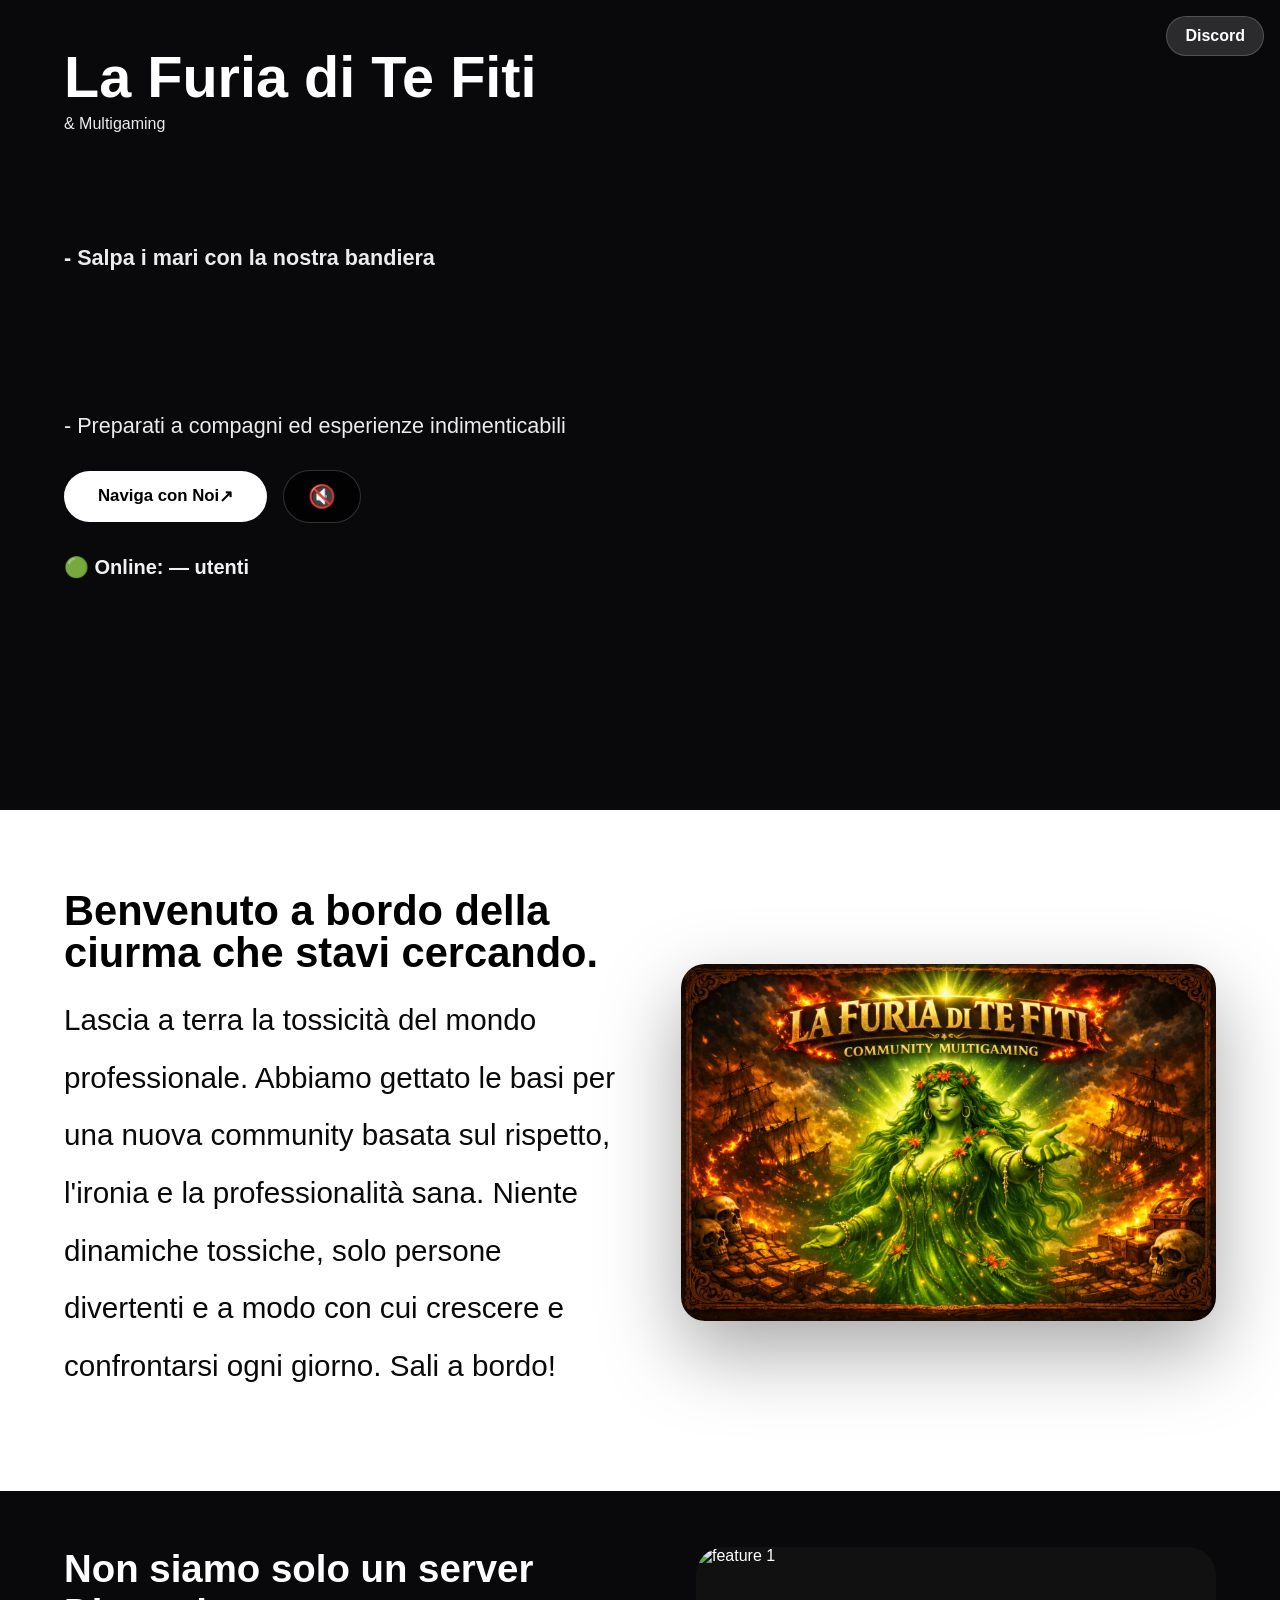
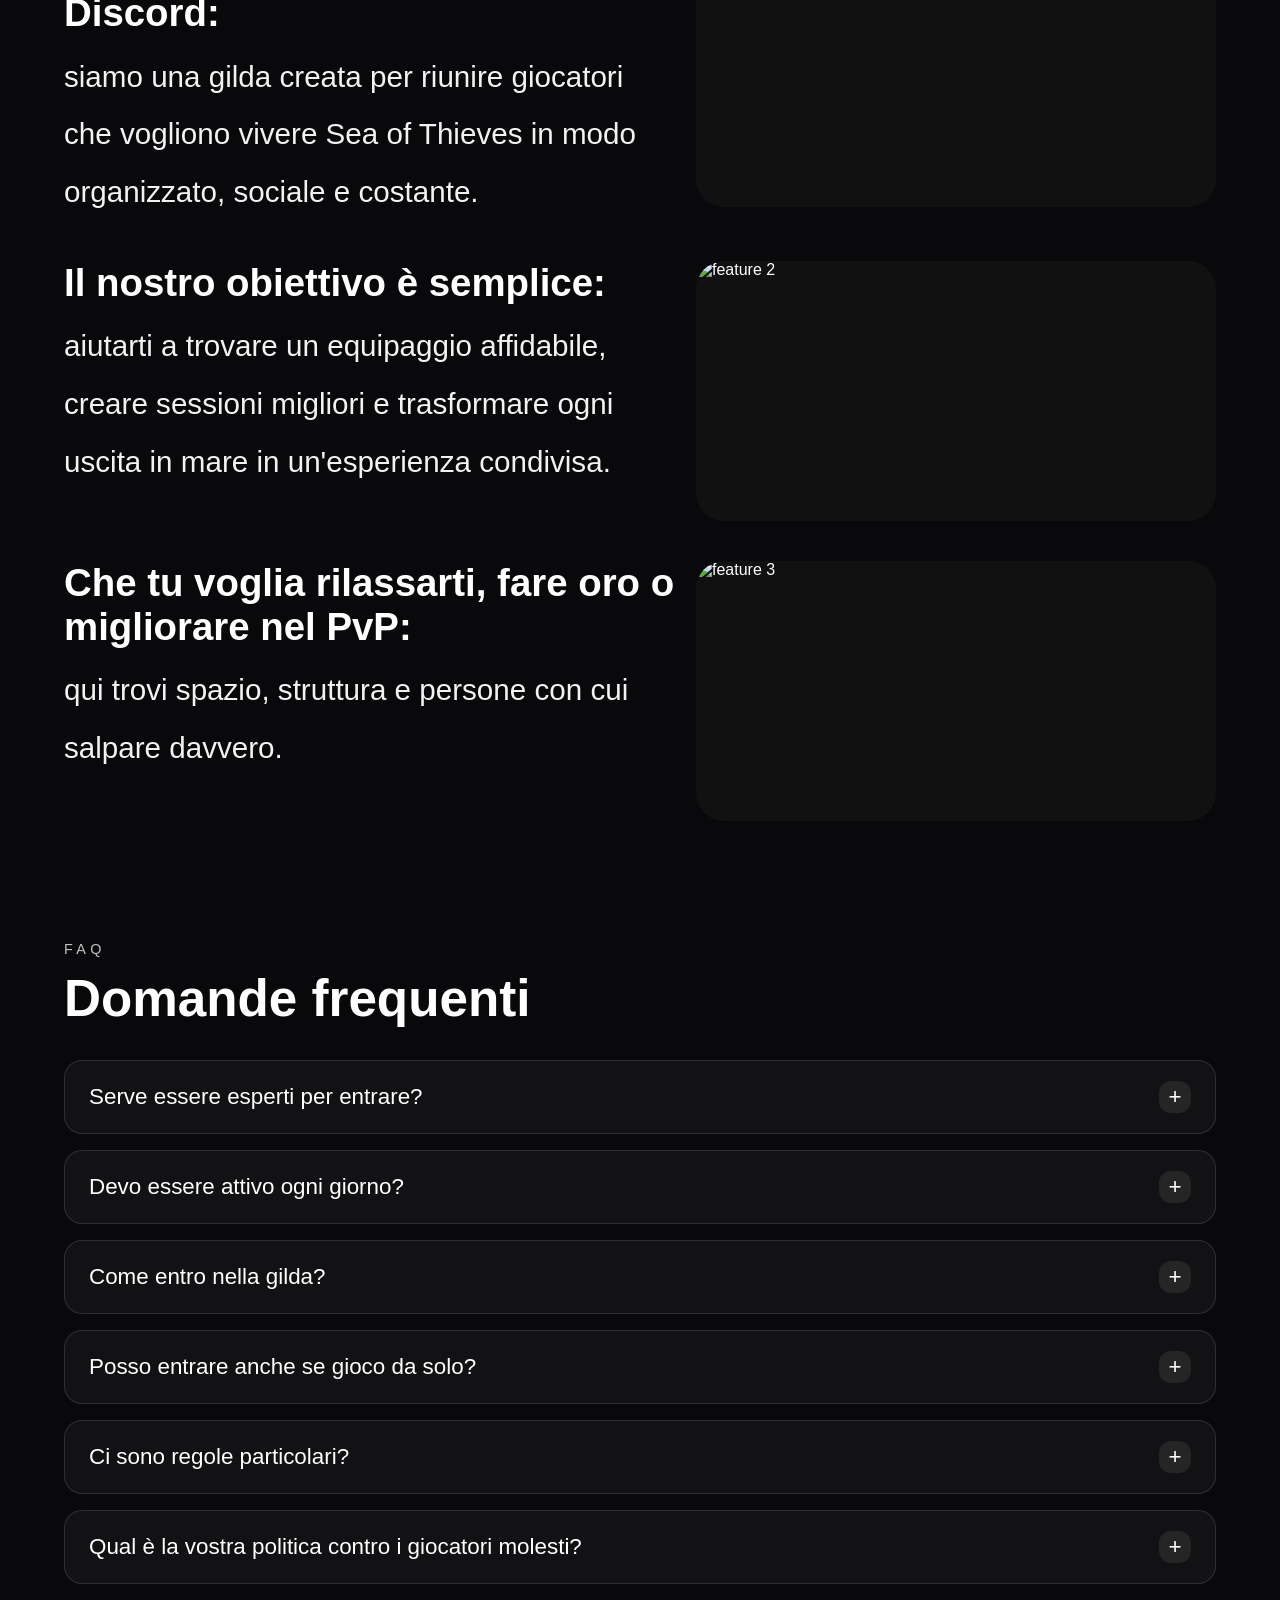
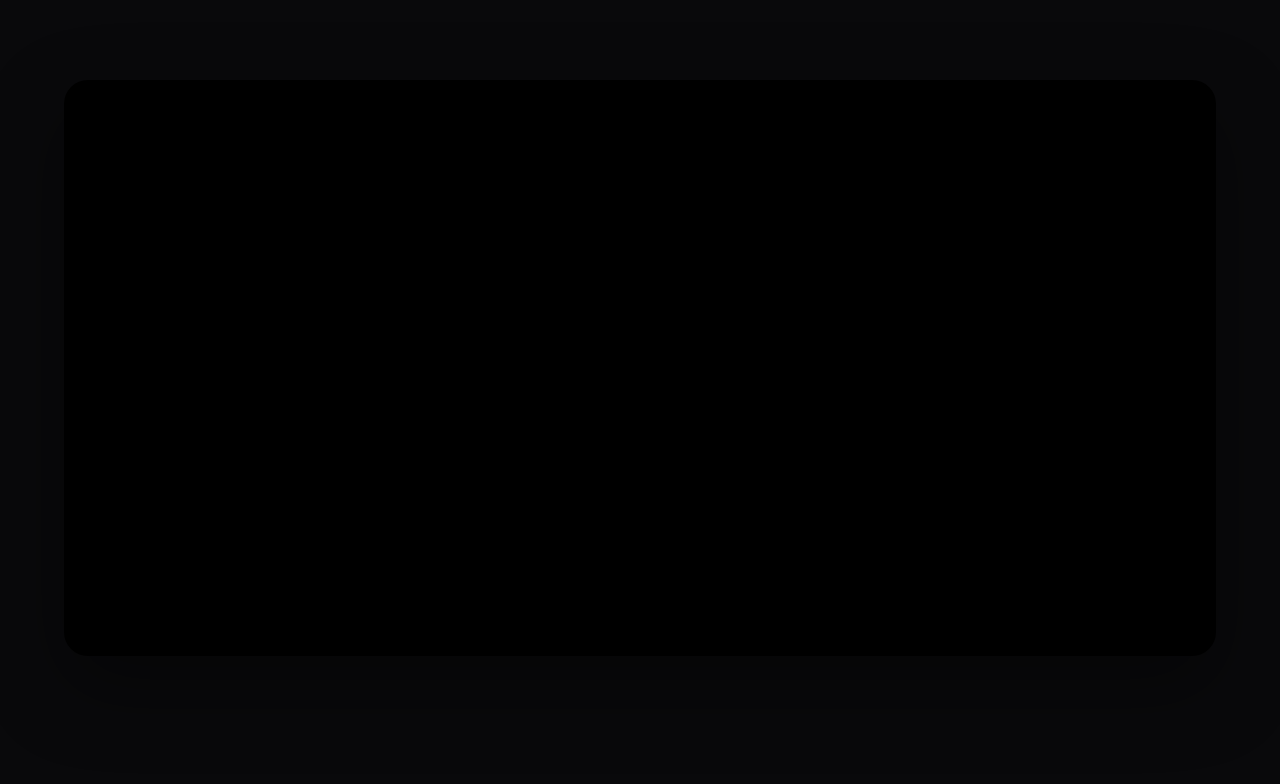
==== index.html @ 3ef53a23 "Update index.html" ====
<!-- Indica al browser che questo è un documento moderno di tipo HTML5 -->
<!DOCTYPE html>
 
<!-- Apre la pagina HTML e specifica che la lingua principale del testo è l'italiano -->
<html lang="it">
 
<!-- Apre la sezione 'head', che contiene i dati tecnici nascosti agli utenti ma utili al browser -->
<head>
 
    <!-- Imposta la codifica dei caratteri su UTF-8 per leggere correttamente lettere accentate (à, è, ì, ecc.) -->
    <meta charset="UTF-8">
 
    <!-- Rende la pagina responsive, così si adatta da sola alla grandezza dello schermo di smartphone e tablet -->
    <meta name="viewport" content="width=device-width, initial-scale=1.0">
 
    <!-- Definisce il titolo della pagina, ovvero il testo che compare in alto sulla scheda del browser -->
    <title>La Furia di Te Fiti</title>
 
    <!-- Collega questo file HTML al file 'style.css' per applicare i colori, la grafica e le posizioni degli elementi -->
    <link rel="stylesheet" href="style.css">
 
<!-- Chiude la sezione delle informazioni tecniche -->
</head>
 
<!-- Apre il corpo della pagina, che contiene tutto ciò che sarà visibile visivamente sullo schermo -->
<body>
 
    <!-- Questo è un commento HTML: serve solo a te per organizzare il codice e non appare sul sito -->
    <!-- Sfondo e contenuto principale -->
 
    <!-- Crea la sezione principale superiore della pagina (chiamata 'hero'), usata qui per contenere lo sfondo a schermo intero -->
    <header class="hero-section">
        <!-- Video background: usa il link OneDrive invece del file locale -->
        <video id="hero-video" class="hero-video" autoplay muted loop playsinline preload="auto">
            <source src="https://1drv.ms/v/c/b1dc5d1d0a2cdea9/IQSEwO6YONPqQae4HFGWzC0WAbPtF4-5iQgwyfRz2RCC5BM?width=1920&height=1080&download=1" type="video/mp4">
            <source src="Timeline1.mp4" type="video/mp4">
            Il tuo browser non supporta il video.
        </video>
 
        <!-- Commento che indica l'inizio della barra in alto -->
        <!-- Barra superiore opzionale (Logo e Bottone Discord) -->
 
        <!-- Crea un contenitore (box) invisibile chiamato 'top-bar' per tenere allineati gli elementi in alto -->
        <div class="top-bar">
            <!-- Crea un collegamento ipertestuale (link) stilizzato come bottone. 'target="_blank"' fa aprire Discord in una nuova scheda senza chiudere il tuo sito -->
            <a href="https://discord.gg/ExcYQB2W22" class="btn-discord" target="_blank">Discord</a>
        </div>
 
        <!-- Commento per la sezione centrale dello schermo -->
        <!-- Contenuto centrale a sinistra -->
 
        <!-- Crea un contenitore chiamato 'hero-content' per raggruppare i testi e il bottone principale posizionati a sinistra -->
        <div class="hero-content">
 
            <!-- Testo principale del brand con la parte secondaria sotto il titolo -->
            <div class="hero-title-block">
                <h1 class="hero-title">La Furia di Te Fiti</h1>
                <p class="hero-multigaming">& Multigaming</p>
            </div>
 
            <div class="hero-lower">
                <!-- Inserisce un paragrafo grande come la descrizione sotto il hero -->
                <p class="subtitle description">- Salpa i mari con la nostra bandiera</p>
 
                <!-- Inserisce il titolo più importante e grande della pagina utilizzando il tag 'h2' (Heading 2) -->
                <h2 class="hero-heading-with-gif">Naviga con noi</h2>
 
                <!-- Inserisce un secondo paragrafo di testo per la descrizione sotto al titolo principale -->
                <p class="description">- Preparati a compagni ed esperienze indimenticabili</p>
 
                <!-- Commento per il pulsante di invito -->
                <!-- Bottone principale -->
 
                <!-- Crea il grande link cliccabile per entrare su Discord. Anche questo si aprirà in una nuova scheda -->
                <div class="hero-actions">
                    <a href="https://discord.gg/ExcYQB2W22" class="btn-gilda" target="_blank">
                        <!-- Testo visibile dentro al bottone -->
                        Naviga con Noi
                        <!-- Inserisce la freccia obliqua dentro un piccolo cerchio che verrà gestito dal CSS -->
                        <span class="arrow">↗</span>
                    </a>
 
                    <!-- Bottone audio subito sotto/affiancato al pulsante principale -->
                    <button id="btn-audio" class="audio-toggle" aria-label="Audio disattivato">
                        <span id="btn-icon">🔇</span>
                    </button>
                </div>
 
                <!-- Inserisce il contatore con emoji online e testo più grande -->
                <p class="members">🟢 Online: <span id="online-count">--</span> utenti</p>
            </div>
 
        <!-- Chiude il contenitore del blocco di testo centrale -->
        </div>
 
    <!-- Chiude la sezione della testata con lo sfondo -->
    </header>
<section class="community-section">
    <div class="community-left">
        <h2>Benvenuto a bordo della ciurma che stavi cercando.</h2>
        <p>Lascia a terra la tossicità del mondo professionale. Abbiamo gettato le basi per una nuova community basata sul rispetto, l'ironia e la professionalità sana. Niente dinamiche tossiche, solo persone divertenti e a modo con cui crescere e confrontarsi ogni giorno. Sali a bordo!</p>
    </div>
    <div class="community-right">
        <img src="Community.png" alt="Community" class="community-image">
    </div>
</section>

<!-- Nuova sezione con descrizioni a sinistra e spazio immagine a destra -->
<section class="features-section">
    <div class="feature-item">
        <div class="feature-text">
            <h3>Non siamo solo un server Discord:</h3>
            <p>siamo una gilda creata per riunire giocatori che vogliono vivere Sea of Thieves in modo organizzato, sociale e costante.</p>
        </div>
        <div class="feature-image-wrap">
            <img src="feature1.png" alt="feature 1" class="feature-image">
        </div>
    </div>

    <div class="feature-item">
        <div class="feature-text">
            <h3>Il nostro obiettivo è semplice:</h3>
            <p>aiutarti a trovare un equipaggio affidabile, creare sessioni migliori e trasformare ogni uscita in mare in un'esperienza condivisa.</p>
        </div>
        <div class="feature-image-wrap">
            <img src="feature2.png" alt="feature 2" class="feature-image">
        </div>
    </div>

    <div class="feature-item">
        <div class="feature-text">
            <h3>Che tu voglia rilassarti, fare oro o migliorare nel PvP:</h3>
            <p>qui trovi spazio, struttura e persone con cui salpare davvero.</p>
        </div>
        <div class="feature-image-wrap">
            <img src="feature3.png" alt="feature 3" class="feature-image">
        </div>
    </div>
</section>

<!-- Sezione FAQ con domande espandibili e risposte nascoste -->
<section class="faq-section">
    <div class="faq-header">
        <p class="faq-label">FAQ</p>
        <h2>Domande frequenti</h2>
    </div>
    <div class="faq-list">
        <div class="faq-item">
            <button class="faq-toggle" type="button">
                <span>Serve essere esperti per entrare?</span>
                <span class="faq-icon">+</span>
            </button>
            <div class="faq-answer">
                <p>No. La gilda è aperta sia a nuovi giocatori sia a veterani. L’importante è avere voglia di giocare bene in gruppo.</p>
            </div>
        </div>
        <div class="faq-item">
            <button class="faq-toggle" type="button">
                <span>Devo essere attivo ogni giorno?</span>
                <span class="faq-icon">+</span>
            </button>
            <div class="faq-answer">
                <p>No. Non è richiesta presenza quotidiana, ma cerchiamo membri che vogliano partecipare davvero alla vita della community.</p>
            </div>
        </div>
        <div class="faq-item">
            <button class="faq-toggle" type="button">
                <span>Come entro nella gilda?</span>
                <span class="faq-icon">+</span>
            </button>
            <div class="faq-answer">
                <p>Ti basta entrare nel server Discord, leggere le regole, presentarti e seguire i passaggi indicati dallo staff.</p>
            </div>
        </div>
        <div class="faq-item">
            <button class="faq-toggle" type="button">
                <span>Posso entrare anche se gioco da solo?</span>
                <span class="faq-icon">+</span>
            </button>
            <div class="faq-answer">
                <p>Sì. Il server è pensato proprio per aiutarti a trovare una ciurma e organizzare partite con altri membri.</p>
            </div>
        </div>
        <div class="faq-item">
            <button class="faq-toggle" type="button">
                <span>Ci sono regole particolari?</span>
                <span class="faq-icon">+</span>
            </button>
            <div class="faq-answer">
                <p>Sì. Puntiamo su rispetto, collaborazione, comunicazione chiara e ambiente pulito. Lo staff modera per mantenere la qualità della community.</p>
            </div>
        </div>
        <div class="faq-item" data-fullscreen-gif="MEGSOT.GIF">
            <button class="faq-toggle" type="button">
                <span>Qual è la vostra politica contro i giocatori molesti?</span>
                <span class="faq-icon">+</span>
            </button>
            <div class="faq-answer">
                <!-- questa domanda apre una GIF a tutto schermo, la risposta resta vuota -->
            </div>
        </div>
    </div>
</section>

<section class="faq-video-section">
    <div class="faq-video-container">
        <video autoplay loop muted playsinline class="faq-video-player">
            <source src="LOGO MULTIGAMING.mp4" type="video/mp4">
            Il tuo browser non supporta il video.
        </video>
    </div>
</section>

<!-- Overlay fullscreen per la GIF con testo affiancato -->
<div class="gif-overlay" id="gif-overlay" aria-hidden="true">
    <div class="gif-overlay-content">
        <div class="gif-overlay-text">
            <p class="gif-overlay-label">CON AFFETTO E TANTI AUGURI!</p>
        </div>
        <div class="gif-overlay-media">
            <img src="MEGSOT.GIF" alt="GIF risposta politica giocatori molesti" class="gif-overlay-image">
        </div>
        <button type="button" class="gif-overlay-close" id="gif-overlay-close" aria-label="Chiudi GIF">×</button>
    </div>
</div>

<!-- Script: controlla riproduzione audio/video e aggiorna il contatore Discord -->
<script>
// blocco auto-invocato per isolare lo scope
(function(){
    // recupera elemento video dell'hero
    const video = document.getElementById('hero-video');
    // recupera bottone per attivare/disattivare audio
    const btn = document.getElementById('btn-audio');
    // icona dentro il bottone audio
    const btnIcon = document.getElementById('btn-icon');
    // elemento dove mostrare il conteggio online
    const onlineSpan = document.getElementById('online-count');

    // se mancano elementi essenziali, esci silenziosamente
    if(!video || !btn || !btnIcon) return;

    // funzione che aggiorna l'icona del bottone in base allo stato mute del video
    function updateButton(){
        if(video.muted){
            btnIcon.textContent = '🔇';
            btn.setAttribute('aria-label', 'Audio disattivato');
        } else {
            btnIcon.textContent = '🔊';
            btn.setAttribute('aria-label', 'Audio attivo');
        }
    }

    // evento click per alternare play/mute
    btn.addEventListener('click', function(e){
        e.preventDefault();
        if(video.paused) video.play();
        video.muted = !video.muted;
        updateButton();
    });

    // assicura almeno un tentativo di play dopo la prima interazione utente
    document.addEventListener('click', function once(){
        if(video.paused) video.play().catch(()=>{});
        document.removeEventListener('click', once);
    });

    // esegui l'aggiornamento iniziale del bottone
    updateButton();

    // ----- Gestione FAQ -----
    const faqToggles = document.querySelectorAll('.faq-toggle');
    const gifOverlay = document.getElementById('gif-overlay');
    const gifOverlayClose = document.getElementById('gif-overlay-close');

    faqToggles.forEach(function(toggle){
        toggle.addEventListener('click', function(){
            const item = this.closest('.faq-item');
            if(!item) return;
            const icon = this.querySelector('.faq-icon');
            const fullscreenGif = item.getAttribute('data-fullscreen-gif');

            item.classList.toggle('open');
            icon.textContent = item.classList.contains('open') ? '−' : '+';

            if(fullscreenGif && gifOverlay){
                // se questa domanda ha una GIF fullscreen, apri l'overlay dedicato
                gifOverlay.classList.add('open');
                gifOverlay.setAttribute('aria-hidden', 'false');
                const overlayImage = gifOverlay.querySelector('.gif-overlay-image');
                if(overlayImage){
                    overlayImage.src = fullscreenGif;
                }
            }
        });
    });

    if(gifOverlayClose){
        gifOverlayClose.addEventListener('click', function(){
            if(gifOverlay){
                gifOverlay.classList.remove('open');
                gifOverlay.setAttribute('aria-hidden', 'true');
            }
        });
    }

    if(gifOverlay){
        gifOverlay.addEventListener('click', function(event){
            if(event.target === gifOverlay){
                gifOverlay.classList.remove('open');
                gifOverlay.setAttribute('aria-hidden', 'true');
            }
        });
    }

    // ----- Contatore Discord -----
    // tenta di ottenere il conteggio dagli endpoint pubblici degli inviti Discord
    if(onlineSpan){
        // codice invito estratto dal link presente nella pagina
        const inviteCode = 'ExcYQB2W22';
        // costruisce l'URL dell'API (with_counts=true fornisce approximate_presence_count)
        const url = 'https://discord.com/api/v9/invites/' + inviteCode + '?with_counts=true';

        // fetch semplice; in alcuni casi CORS può bloccare la richiesta.
        fetch(url, { method: 'GET', mode: 'cors' })
            .then(function(res){ return res.json(); })
            .then(function(data){
                // preferisci presenza attiva, altrimenti mostra membri totali
                if(typeof data.approximate_presence_count === 'number'){
                    onlineSpan.textContent = data.approximate_presence_count;
                } else if(typeof data.approximate_member_count === 'number'){
                    onlineSpan.textContent = data.approximate_member_count;
                } else {
                    onlineSpan.textContent = '—';
                }
            })
            .catch(function(err){
                // in caso di errore (CORS o rete), logga e mostra placeholder
                console.warn('Impossibile ottenere il conteggio Discord:', err);
                onlineSpan.textContent = '—';
            });
    }

})();
</script>
</body>
 
<!-- Chiude definitivamente l'intero documento HTML -->
</html>
---- style.css ----
﻿/* Reset globale */
* {
  margin: 0;
  padding: 0;
  box-sizing: border-box;
  font-family: 'Segoe UI', Tahoma, Geneva, Verdana, sans-serif;
}

html, body {
  min-height: 100%;
}

body {
  background: #09090b;
  color: white;
}

/* Hero */
.hero-section {
  position: relative;
  width: 100%;
  min-height: 90vh;
  display: flex;
  align-items: flex-start;
  justify-content: flex-start;
  padding: 2rem 5% 0 5%;
  overflow: hidden;
}

.hero-video {
  position: absolute;
  inset: 0;
  width: 100%;
  height: 100%;
  object-fit: cover;
  z-index: 0;
}

.top-bar {
  position: absolute;
  top: 16px;
  right: 16px;
  z-index: 20;
}

.btn-discord {
  display: inline-flex;
  align-items: center;
  justify-content: center;
  padding: 10px 18px;
  border-radius: 24px;
  background: rgba(255, 255, 255, 0.14);
  border: 1px solid rgba(255, 255, 255, 0.18);
  color: white;
  text-decoration: none;
  font-weight: 700;
  transition: transform 0.2s ease, background 0.2s ease;
}

.btn-discord:hover {
  background: rgba(255, 255, 255, 0.24);
  transform: translateY(-1px);
}

.hero-content {
  position: relative;
  z-index: 10;
  max-width: 720px;
  margin-top: 1rem;
}

.hero-title-block {
  margin-bottom: 6.5rem;
}

.hero-lower {
  margin-top: 0;
}

.hero-title {
  /* dimensione del titolo principale dentro l'hero, ridimensionabile */
  font-size: clamp(2.8rem, 4.5vw, 4.2rem);
  /* altezza linea stretta per titoli impattanti */
  line-height: 1.02;
  /* peso del font per dare contrasto */
  font-weight: 900;
  /* mantenere casse originali */
  text-transform: none;
  /* piccolo spazio sotto il titolo */
  margin-bottom: 0.5rem;
}

.hero-multigaming {
  font-size: 1rem;
  font-weight: 500;
  opacity: 0.92;
  margin-bottom: 1.5rem;
  text-transform: none;
}

.hero-heading-with-gif {
  display: inline-block;
  font-size: clamp(3rem, 5vw, 5rem);
  line-height: 1.12;
  margin-bottom: 1.5rem;
  padding: 0.12em 0;
  background-image: url('gifsea.gif');
  background-size: cover;
  background-position: center;
  background-repeat: no-repeat;
  -webkit-background-clip: text;
  background-clip: text;
  color: transparent;
  -webkit-text-fill-color: transparent;
  font-weight: 900;
}

.description {
  /* paragrafo descrittivo sotto l'hero principale */
  font-size: 1.35rem;
  /* spazio tra le righe per migliore leggibilità */
  line-height: 1.9;
  /* leggero effetto di trasparenza */
  opacity: 0.92;
  /* spazio inferiore dal blocco successivo */
  margin-bottom: 1.5rem;
  /* larghezza massima per riga comoda */
  max-width: 720px;
}

.subtitle {
  /* paragrafo iniziale della hero: stessa dimensione della descrizione */
  font-size: 1.35rem;
  font-weight: 600;
  line-height: 1.9;
  opacity: 0.92;
  margin-bottom: 1rem;
}

.hero-actions {
  display: flex;
  flex-wrap: wrap;
  align-items: center;
  gap: 1rem;
  margin-top: 1.5rem;
}

.btn-gilda {
  display: inline-flex;
  align-items: center;
  justify-content: center;
  padding: 15px 34px;
  border-radius: 30px;
  background-color: white;
  color: black;
  text-decoration: none;
  font-weight: 800;
  font-size: 1.05rem;
  transition: transform 0.2s ease, background-color 0.2s ease;
}

  .audio-toggle {
    display: inline-flex;
    align-items: center;
    gap: 0.8rem;
    padding: 12px 24px;
    border-radius: 30px;
    background-color: rgba(0, 0, 0, 0.7);
    color: white;
    border: 1px solid rgba(255, 255, 255, 0.18);
    cursor: pointer;
    font-weight: 700;
    transition: transform 0.2s ease, background-color 0.2s ease;
  }

  .audio-toggle:hover {
    background-color: rgba(0, 0, 0, 0.9);
    transform: translateY(-1px);
  }

  #btn-icon {
    font-size: 1.4rem;
  }

.members {
  /* piccolo testo che mostra lo stato online del server */
  margin-top: 2rem;
  font-size: 1.25rem;
  opacity: 0.95;
  font-weight: 700;
}

.community-section {
  display: flex;
  flex-wrap: wrap;
  gap: 2rem;
  padding: 5rem 5% 6rem;
  background-color: white;
  color: black;
  align-items: stretch;
}

.community-left,
.community-right {
  /* colonne della sezione community: comportamento flessibile */
  flex: 1 1 320px;
}

.community-left {
  /* larghezza massima della colonna sinistra per testi lunghi */
  max-width: 48%;
}

.community-right {
  flex: 1 1 0;
  padding-left: 2rem;
}

.community-left h2 {
  /* titolo della sezione community, grande e leggibile */
  font-size: clamp(2.6rem, 3.2vw, 4.0rem);
  line-height: 1.02;
  margin-bottom: 1rem;
}

.community-left p {
  /* paragrafo principale della community ingrandito come richiesto */
  font-size: 1.85rem;
  line-height: 1.95;
  opacity: 0.96;
  color: black;
}

.community-right {
  display: flex;
  justify-content: center;
  align-items: center;
  padding-left: 2rem;
}

.community-image {
  width: 100%;
  max-width: 920px;
  border-radius: 24px;
  object-fit: cover;
  box-shadow: 0 30px 80px rgba(0, 0, 0, 0.35);
}

/* Sezione feature con descrizioni a sinistra e spazio immagine a destra */
.features-section {
  padding: 3.5rem 5%;
  display: flex;
  flex-direction: column;
  gap: 2.5rem;
  background: transparent;
  color: white;
}

.feature-item {
  display: flex;
  gap: 1.25rem;
  align-items: flex-start;
}

.feature-text {
  flex: 1 1 52%;
}

.feature-text h3 {
  /* titolo delle feature: grande come la sezione community */
  font-size: 2.4rem;
  margin-bottom: 0.8rem;
}

.feature-text p {
  /* descrizione feature allineata alle dimensioni della sezione 2 */
  font-size: 1.85rem;
  line-height: 1.95;
  opacity: 0.95;
}

.feature-image-wrap {
  width: 520px;
  flex-shrink: 0;
  display: flex;
  justify-content: flex-start;
  align-items: center;
}

.feature-image {
  width: 100%;
  height: 260px;
  object-fit: cover;
  border-radius: 28px;
  background: #111;
}

/* Stili FAQ: fondo chiaro bianco/nero e bordi sottili */
.faq-section {
  padding: 4rem 5%;
  color: white;
}

.faq-video-section {
  padding: 2rem 0 4rem;
  background: transparent;
  border: none;
  border-radius: 0;
  margin: 0 5% 4rem;
  color: white;
}

.faq-video-header {
  display: none;
}

.faq-video-container {
  display: flex;
  justify-content: center;
}

.faq-video-player {
  width: 100%;
  max-width: 1200px;
  min-height: 500px;
  border-radius: 24px;
  box-shadow: 0 30px 80px rgba(0, 0, 0, 0.4);
  background: black;
}

.faq-header {
  text-align: left;
  margin-bottom: 2rem;
}

.faq-label {
  font-size: 0.9rem;
  text-transform: uppercase;
  letter-spacing: 0.3em;
  opacity: 0.75;
  margin-bottom: 0.75rem;
}

.faq-header h2 {
  font-size: clamp(3rem, 4vw, 4.5rem);
  margin: 0;
}

.faq-list {
  display: grid;
  gap: 1rem;
}

.faq-item {
  border: 1px solid rgba(255, 255, 255, 0.12);
  border-radius: 18px;
  overflow: hidden;
  background: rgba(255, 255, 255, 0.04);
}

.faq-toggle {
  width: 100%;
  display: flex;
  justify-content: space-between;
  align-items: center;
  padding: 1.25rem 1.5rem;
  border: none;
  background: transparent;
  color: white;
  cursor: pointer;
  font-size: 1.4rem;
  text-align: left;
}

.faq-icon {
  width: 2rem;
  height: 2rem;
  display: inline-flex;
  justify-content: center;
  align-items: center;
  border-radius: 0.75rem;
  background: rgba(255, 255, 255, 0.08);
}

.faq-answer {
  display: none;
  padding: 0 1.5rem 1.5rem;
  color: rgba(255, 255, 255, 0.85);
  font-size: 1rem;
  line-height: 1.8;
}

.faq-answer img.faq-gif {
  width: 100%;
  max-width: 560px;
  display: block;
  margin: 1rem auto 0;
  border-radius: 18px;
}

.faq-item.open .faq-answer {
  display: block;
}

.gif-overlay {
  position: fixed;
  inset: 0;
  z-index: 1000;
  display: none;
  justify-content: center;
  align-items: center;
  background: rgba(0, 0, 0, 0.94);
  padding: 2rem;
}

.gif-overlay.open {
  display: flex;
}

.gif-overlay-content {
  position: relative;
  width: min(1200px, 100%);
  display: grid;
  grid-template-columns: 1.2fr 1.8fr;
  gap: 2rem;
  align-items: center;
}

.gif-overlay-text {
  display: flex;
  align-items: center;
  justify-content: center;
}

.gif-overlay-label {
  color: white;
  font-size: clamp(2.2rem, 4vw, 4rem);
  font-weight: 800;
  line-height: 1.05;
  text-transform: uppercase;
  letter-spacing: 0.05em;
  margin: 0;
}

.gif-overlay-media {
  display: flex;
  justify-content: center;
  align-items: center;
}

.gif-overlay-image {
  width: 100%;
  max-height: 80vh;
  object-fit: contain;
  border-radius: 24px;
  box-shadow: 0 30px 80px rgba(0, 0, 0, 0.5);
}

.gif-overlay-close {
  position: absolute;
  top: 0.75rem;
  right: 0.75rem;
  width: 3rem;
  height: 3rem;
  border: none;
  border-radius: 999px;
  background: rgba(255, 255, 255, 0.12);
  color: white;
  font-size: 2rem;
  cursor: pointer;
}

@media (max-width: 900px) {
  .gif-overlay-content {
    grid-template-columns: 1fr;
  }

  .gif-overlay-label {
    font-size: 2.4rem;
    text-align: center;
  }
}

@media (max-width: 900px) {
  .hero-section {
    align-items: flex-start;
    padding-top: 2rem;
  }

  .hero-content {
    max-width: 100%;
  }

  .hero-actions {
    width: 100%;
  }

  .community-section {
    gap: 2.5rem;
  }

  .community-right {
    padding-left: 0;
  }
}

@media (max-width: 640px) {
  .top-bar {
    right: 12px;
  }

  .btn-gilda,
  .audio-toggle {
    width: 100%;
    justify-content: center;
  }

  .hero-heading-with-gif {
    font-size: 2.4rem;
  }

  .subtitle,
  .description,
  .members,
  .community-left h2,
  .community-left p,
  .feature-text h3,
  .feature-text p {
    font-size: 1.1rem;
  }

  .community-left,
  .community-right {
    flex: 1 1 100%;
  }

  .community-image {
    max-width: 100%;
  }

  .feature-item {
    flex-direction: column;
    align-items: flex-start;
  }

  .feature-image-wrap {
    width: 100%;
  }
}
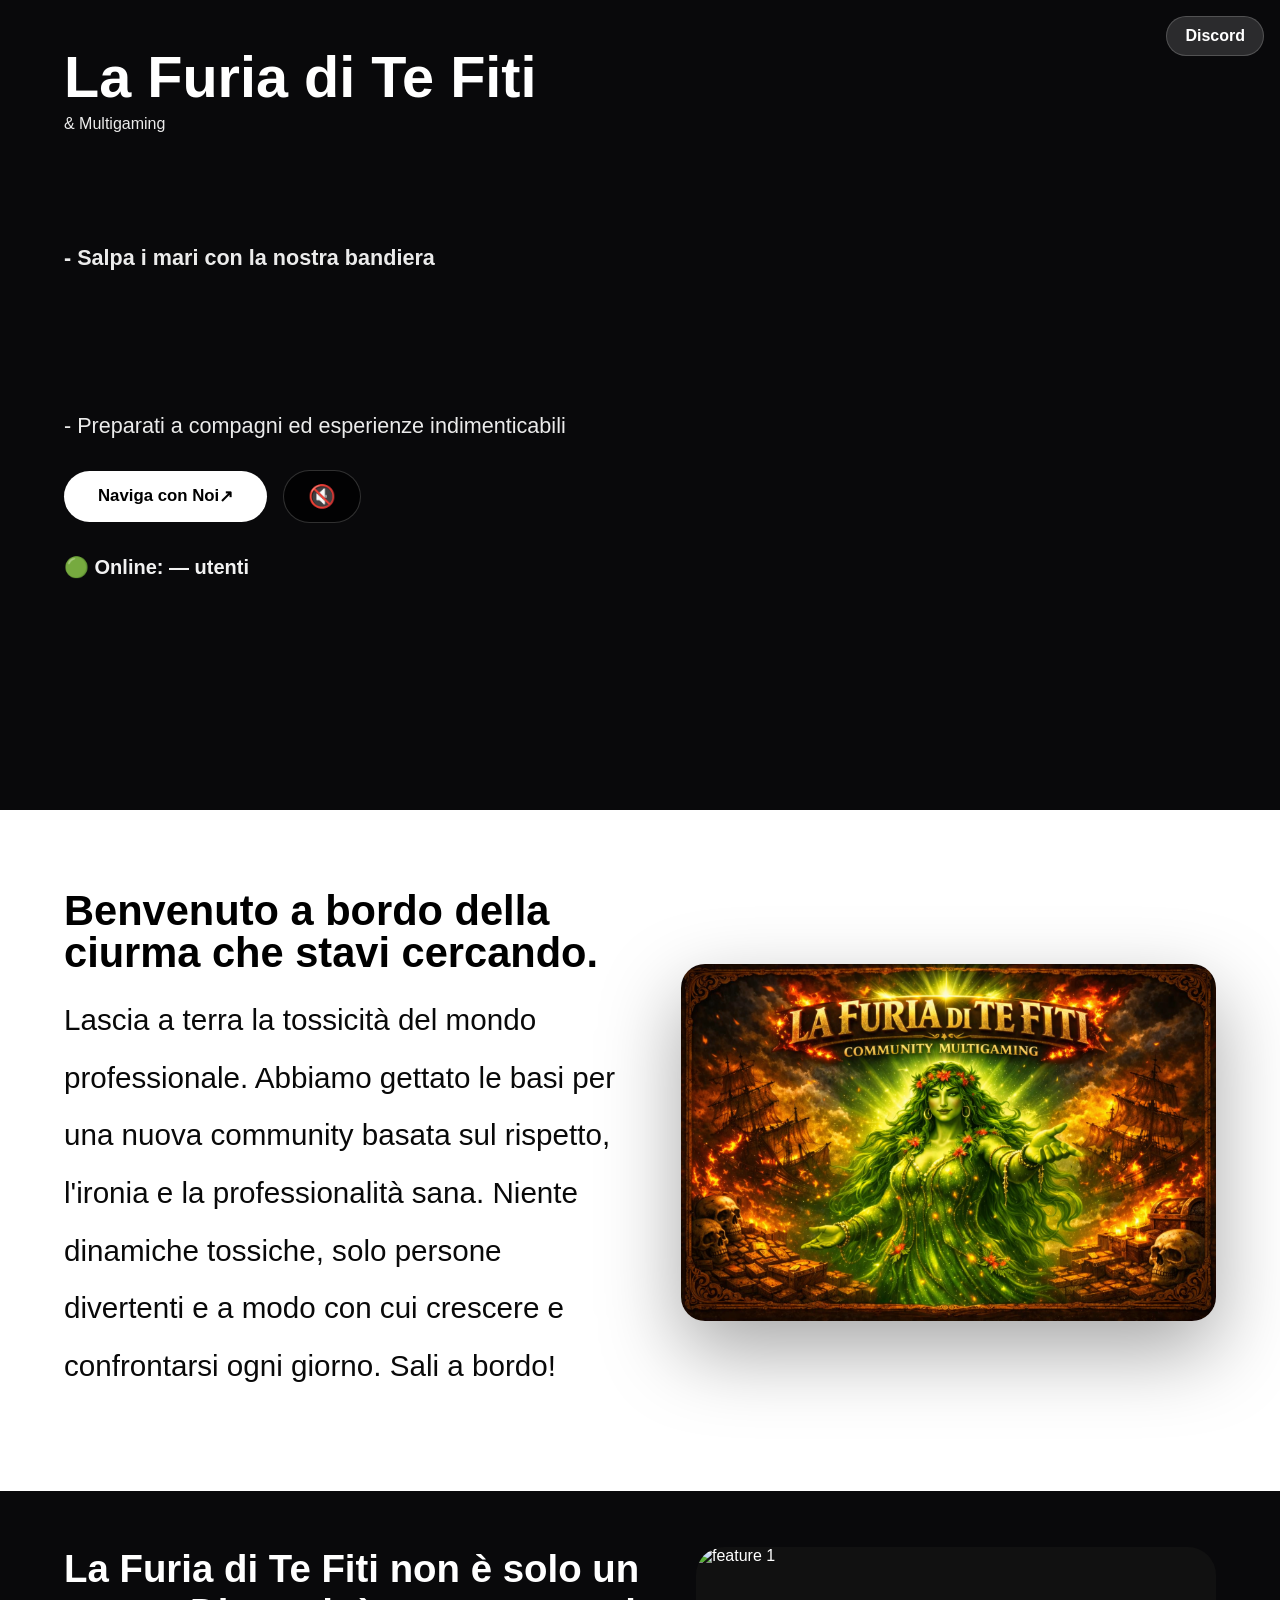
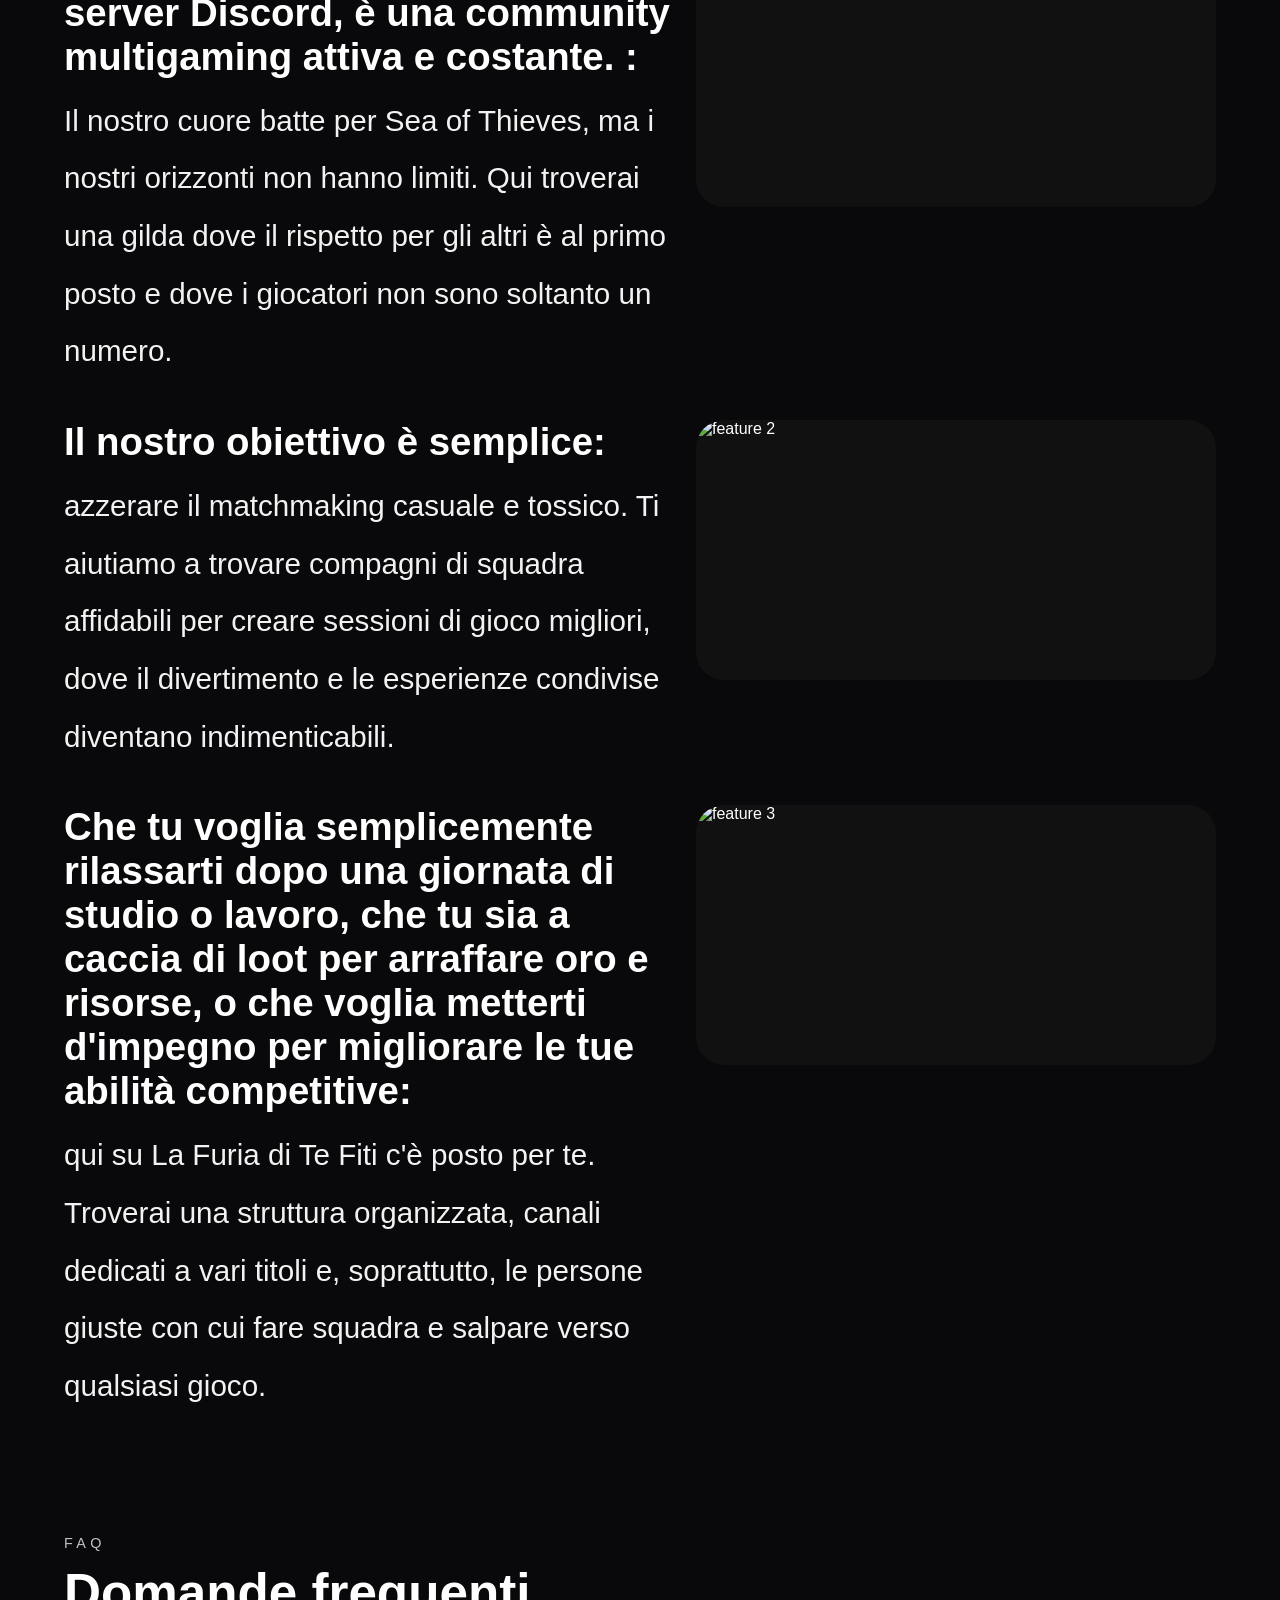
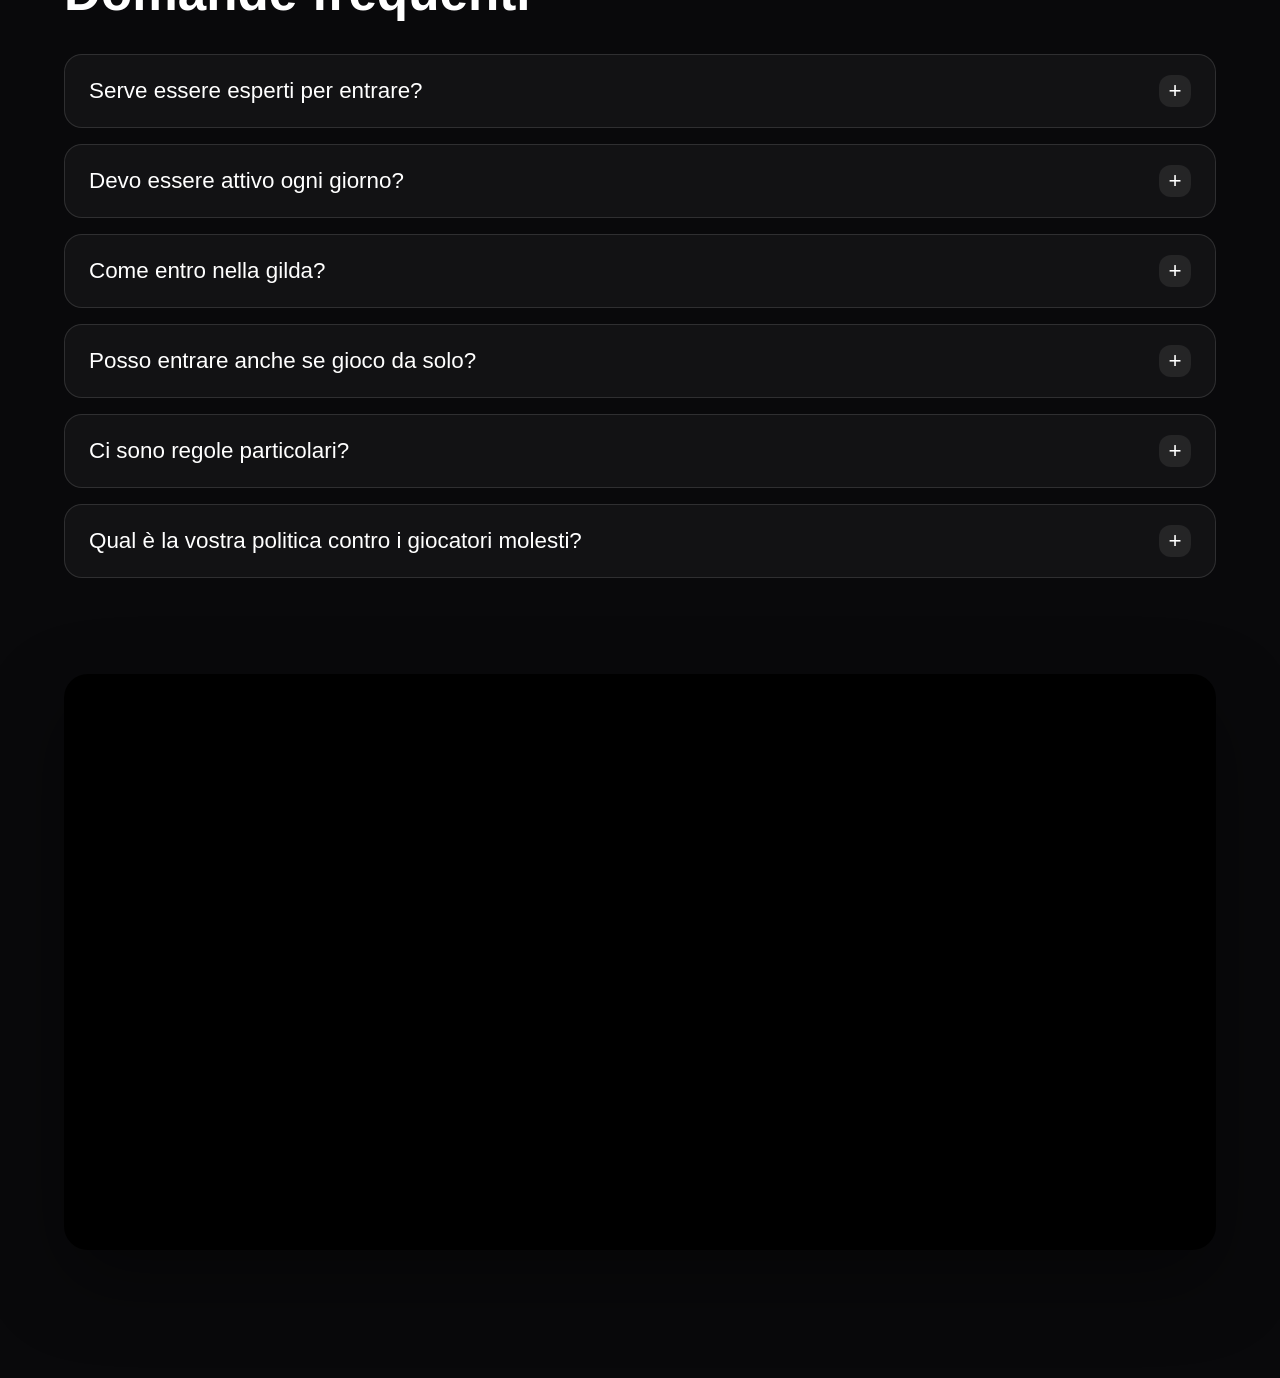
==== commit edffa565: "Update index.html" ====
--- a/index.html
+++ b/index.html
@@ -1,349 +1,348 @@
-<!-- Indica al browser che questo è un documento moderno di tipo HTML5 -->
-<!DOCTYPE html>
- 
-<!-- Apre la pagina HTML e specifica che la lingua principale del testo è l'italiano -->
-<html lang="it">
- 
-<!-- Apre la sezione 'head', che contiene i dati tecnici nascosti agli utenti ma utili al browser -->
-<head>
- 
-    <!-- Imposta la codifica dei caratteri su UTF-8 per leggere correttamente lettere accentate (à, è, ì, ecc.) -->
-    <meta charset="UTF-8">
- 
-    <!-- Rende la pagina responsive, così si adatta da sola alla grandezza dello schermo di smartphone e tablet -->
-    <meta name="viewport" content="width=device-width, initial-scale=1.0">
- 
-    <!-- Definisce il titolo della pagina, ovvero il testo che compare in alto sulla scheda del browser -->
-    <title>La Furia di Te Fiti</title>
- 
-    <!-- Collega questo file HTML al file 'style.css' per applicare i colori, la grafica e le posizioni degli elementi -->
-    <link rel="stylesheet" href="style.css">
- 
-<!-- Chiude la sezione delle informazioni tecniche -->
-</head>
- 
-<!-- Apre il corpo della pagina, che contiene tutto ciò che sarà visibile visivamente sullo schermo -->
-<body>
- 
-    <!-- Questo è un commento HTML: serve solo a te per organizzare il codice e non appare sul sito -->
-    <!-- Sfondo e contenuto principale -->
- 
-    <!-- Crea la sezione principale superiore della pagina (chiamata 'hero'), usata qui per contenere lo sfondo a schermo intero -->
-    <header class="hero-section">
-        <!-- Video background: usa il link OneDrive invece del file locale -->
-        <video id="hero-video" class="hero-video" autoplay muted loop playsinline preload="auto">
-            <source src="https://1drv.ms/v/c/b1dc5d1d0a2cdea9/IQSEwO6YONPqQae4HFGWzC0WAbPtF4-5iQgwyfRz2RCC5BM?width=1920&height=1080&download=1" type="video/mp4">
-            <source src="Timeline1.mp4" type="video/mp4">
-            Il tuo browser non supporta il video.
-        </video>
- 
-        <!-- Commento che indica l'inizio della barra in alto -->
-        <!-- Barra superiore opzionale (Logo e Bottone Discord) -->
- 
-        <!-- Crea un contenitore (box) invisibile chiamato 'top-bar' per tenere allineati gli elementi in alto -->
-        <div class="top-bar">
-            <!-- Crea un collegamento ipertestuale (link) stilizzato come bottone. 'target="_blank"' fa aprire Discord in una nuova scheda senza chiudere il tuo sito -->
-            <a href="https://discord.gg/ExcYQB2W22" class="btn-discord" target="_blank">Discord</a>
-        </div>
- 
-        <!-- Commento per la sezione centrale dello schermo -->
-        <!-- Contenuto centrale a sinistra -->
- 
-        <!-- Crea un contenitore chiamato 'hero-content' per raggruppare i testi e il bottone principale posizionati a sinistra -->
-        <div class="hero-content">
- 
-            <!-- Testo principale del brand con la parte secondaria sotto il titolo -->
-            <div class="hero-title-block">
-                <h1 class="hero-title">La Furia di Te Fiti</h1>
-                <p class="hero-multigaming">& Multigaming</p>
-            </div>
- 
-            <div class="hero-lower">
-                <!-- Inserisce un paragrafo grande come la descrizione sotto il hero -->
-                <p class="subtitle description">- Salpa i mari con la nostra bandiera</p>
- 
-                <!-- Inserisce il titolo più importante e grande della pagina utilizzando il tag 'h2' (Heading 2) -->
-                <h2 class="hero-heading-with-gif">Naviga con noi</h2>
- 
-                <!-- Inserisce un secondo paragrafo di testo per la descrizione sotto al titolo principale -->
-                <p class="description">- Preparati a compagni ed esperienze indimenticabili</p>
- 
-                <!-- Commento per il pulsante di invito -->
-                <!-- Bottone principale -->
- 
-                <!-- Crea il grande link cliccabile per entrare su Discord. Anche questo si aprirà in una nuova scheda -->
-                <div class="hero-actions">
-                    <a href="https://discord.gg/ExcYQB2W22" class="btn-gilda" target="_blank">
-                        <!-- Testo visibile dentro al bottone -->
-                        Naviga con Noi
-                        <!-- Inserisce la freccia obliqua dentro un piccolo cerchio che verrà gestito dal CSS -->
-                        <span class="arrow">↗</span>
-                    </a>
- 
-                    <!-- Bottone audio subito sotto/affiancato al pulsante principale -->
-                    <button id="btn-audio" class="audio-toggle" aria-label="Audio disattivato">
-                        <span id="btn-icon">🔇</span>
-                    </button>
-                </div>
- 
-                <!-- Inserisce il contatore con emoji online e testo più grande -->
-                <p class="members">🟢 Online: <span id="online-count">--</span> utenti</p>
-            </div>
- 
-        <!-- Chiude il contenitore del blocco di testo centrale -->
-        </div>
- 
-    <!-- Chiude la sezione della testata con lo sfondo -->
-    </header>
-<section class="community-section">
-    <div class="community-left">
-        <h2>Benvenuto a bordo della ciurma che stavi cercando.</h2>
-        <p>Lascia a terra la tossicità del mondo professionale. Abbiamo gettato le basi per una nuova community basata sul rispetto, l'ironia e la professionalità sana. Niente dinamiche tossiche, solo persone divertenti e a modo con cui crescere e confrontarsi ogni giorno. Sali a bordo!</p>
-    </div>
-    <div class="community-right">
-        <img src="Community.png" alt="Community" class="community-image">
-    </div>
-</section>
-
-<!-- Nuova sezione con descrizioni a sinistra e spazio immagine a destra -->
-<section class="features-section">
-    <div class="feature-item">
-        <div class="feature-text">
-            <h3>Non siamo solo un server Discord:</h3>
-            <p>siamo una gilda creata per riunire giocatori che vogliono vivere Sea of Thieves in modo organizzato, sociale e costante.</p>
-        </div>
-        <div class="feature-image-wrap">
-            <img src="feature1.png" alt="feature 1" class="feature-image">
-        </div>
-    </div>
-
-    <div class="feature-item">
-        <div class="feature-text">
-            <h3>Il nostro obiettivo è semplice:</h3>
-            <p>aiutarti a trovare un equipaggio affidabile, creare sessioni migliori e trasformare ogni uscita in mare in un'esperienza condivisa.</p>
-        </div>
-        <div class="feature-image-wrap">
-            <img src="feature2.png" alt="feature 2" class="feature-image">
-        </div>
-    </div>
-
-    <div class="feature-item">
-        <div class="feature-text">
-            <h3>Che tu voglia rilassarti, fare oro o migliorare nel PvP:</h3>
-            <p>qui trovi spazio, struttura e persone con cui salpare davvero.</p>
-        </div>
-        <div class="feature-image-wrap">
-            <img src="feature3.png" alt="feature 3" class="feature-image">
-        </div>
-    </div>
-</section>
-
-<!-- Sezione FAQ con domande espandibili e risposte nascoste -->
-<section class="faq-section">
-    <div class="faq-header">
-        <p class="faq-label">FAQ</p>
-        <h2>Domande frequenti</h2>
-    </div>
-    <div class="faq-list">
-        <div class="faq-item">
-            <button class="faq-toggle" type="button">
-                <span>Serve essere esperti per entrare?</span>
-                <span class="faq-icon">+</span>
-            </button>
-            <div class="faq-answer">
-                <p>No. La gilda è aperta sia a nuovi giocatori sia a veterani. L’importante è avere voglia di giocare bene in gruppo.</p>
-            </div>
-        </div>
-        <div class="faq-item">
-            <button class="faq-toggle" type="button">
-                <span>Devo essere attivo ogni giorno?</span>
-                <span class="faq-icon">+</span>
-            </button>
-            <div class="faq-answer">
-                <p>No. Non è richiesta presenza quotidiana, ma cerchiamo membri che vogliano partecipare davvero alla vita della community.</p>
-            </div>
-        </div>
-        <div class="faq-item">
-            <button class="faq-toggle" type="button">
-                <span>Come entro nella gilda?</span>
-                <span class="faq-icon">+</span>
-            </button>
-            <div class="faq-answer">
-                <p>Ti basta entrare nel server Discord, leggere le regole, presentarti e seguire i passaggi indicati dallo staff.</p>
-            </div>
-        </div>
-        <div class="faq-item">
-            <button class="faq-toggle" type="button">
-                <span>Posso entrare anche se gioco da solo?</span>
-                <span class="faq-icon">+</span>
-            </button>
-            <div class="faq-answer">
-                <p>Sì. Il server è pensato proprio per aiutarti a trovare una ciurma e organizzare partite con altri membri.</p>
-            </div>
-        </div>
-        <div class="faq-item">
-            <button class="faq-toggle" type="button">
-                <span>Ci sono regole particolari?</span>
-                <span class="faq-icon">+</span>
-            </button>
-            <div class="faq-answer">
-                <p>Sì. Puntiamo su rispetto, collaborazione, comunicazione chiara e ambiente pulito. Lo staff modera per mantenere la qualità della community.</p>
-            </div>
-        </div>
-        <div class="faq-item" data-fullscreen-gif="MEGSOT.GIF">
-            <button class="faq-toggle" type="button">
-                <span>Qual è la vostra politica contro i giocatori molesti?</span>
-                <span class="faq-icon">+</span>
-            </button>
-            <div class="faq-answer">
-                <!-- questa domanda apre una GIF a tutto schermo, la risposta resta vuota -->
-            </div>
-        </div>
-    </div>
-</section>
-
-<section class="faq-video-section">
-    <div class="faq-video-container">
-        <video autoplay loop muted playsinline class="faq-video-player">
-            <source src="LOGO MULTIGAMING.mp4" type="video/mp4">
-            Il tuo browser non supporta il video.
-        </video>
-    </div>
-</section>
-
-<!-- Overlay fullscreen per la GIF con testo affiancato -->
-<div class="gif-overlay" id="gif-overlay" aria-hidden="true">
-    <div class="gif-overlay-content">
-        <div class="gif-overlay-text">
-            <p class="gif-overlay-label">CON AFFETTO E TANTI AUGURI!</p>
-        </div>
-        <div class="gif-overlay-media">
-            <img src="MEGSOT.GIF" alt="GIF risposta politica giocatori molesti" class="gif-overlay-image">
-        </div>
-        <button type="button" class="gif-overlay-close" id="gif-overlay-close" aria-label="Chiudi GIF">×</button>
-    </div>
-</div>
-
-<!-- Script: controlla riproduzione audio/video e aggiorna il contatore Discord -->
-<script>
-// blocco auto-invocato per isolare lo scope
-(function(){
-    // recupera elemento video dell'hero
-    const video = document.getElementById('hero-video');
-    // recupera bottone per attivare/disattivare audio
-    const btn = document.getElementById('btn-audio');
-    // icona dentro il bottone audio
-    const btnIcon = document.getElementById('btn-icon');
-    // elemento dove mostrare il conteggio online
-    const onlineSpan = document.getElementById('online-count');
-
-    // se mancano elementi essenziali, esci silenziosamente
-    if(!video || !btn || !btnIcon) return;
-
-    // funzione che aggiorna l'icona del bottone in base allo stato mute del video
-    function updateButton(){
-        if(video.muted){
-            btnIcon.textContent = '🔇';
-            btn.setAttribute('aria-label', 'Audio disattivato');
-        } else {
-            btnIcon.textContent = '🔊';
-            btn.setAttribute('aria-label', 'Audio attivo');
-        }
-    }
-
-    // evento click per alternare play/mute
-    btn.addEventListener('click', function(e){
-        e.preventDefault();
-        if(video.paused) video.play();
-        video.muted = !video.muted;
-        updateButton();
-    });
-
-    // assicura almeno un tentativo di play dopo la prima interazione utente
-    document.addEventListener('click', function once(){
-        if(video.paused) video.play().catch(()=>{});
-        document.removeEventListener('click', once);
-    });
-
-    // esegui l'aggiornamento iniziale del bottone
-    updateButton();
-
-    // ----- Gestione FAQ -----
-    const faqToggles = document.querySelectorAll('.faq-toggle');
-    const gifOverlay = document.getElementById('gif-overlay');
-    const gifOverlayClose = document.getElementById('gif-overlay-close');
-
-    faqToggles.forEach(function(toggle){
-        toggle.addEventListener('click', function(){
-            const item = this.closest('.faq-item');
-            if(!item) return;
-            const icon = this.querySelector('.faq-icon');
-            const fullscreenGif = item.getAttribute('data-fullscreen-gif');
-
-            item.classList.toggle('open');
-            icon.textContent = item.classList.contains('open') ? '−' : '+';
-
-            if(fullscreenGif && gifOverlay){
-                // se questa domanda ha una GIF fullscreen, apri l'overlay dedicato
-                gifOverlay.classList.add('open');
-                gifOverlay.setAttribute('aria-hidden', 'false');
-                const overlayImage = gifOverlay.querySelector('.gif-overlay-image');
-                if(overlayImage){
-                    overlayImage.src = fullscreenGif;
-                }
-            }
-        });
-    });
-
-    if(gifOverlayClose){
-        gifOverlayClose.addEventListener('click', function(){
-            if(gifOverlay){
-                gifOverlay.classList.remove('open');
-                gifOverlay.setAttribute('aria-hidden', 'true');
-            }
-        });
-    }
-
-    if(gifOverlay){
-        gifOverlay.addEventListener('click', function(event){
-            if(event.target === gifOverlay){
-                gifOverlay.classList.remove('open');
-                gifOverlay.setAttribute('aria-hidden', 'true');
-            }
-        });
-    }
-
-    // ----- Contatore Discord -----
-    // tenta di ottenere il conteggio dagli endpoint pubblici degli inviti Discord
-    if(onlineSpan){
-        // codice invito estratto dal link presente nella pagina
-        const inviteCode = 'ExcYQB2W22';
-        // costruisce l'URL dell'API (with_counts=true fornisce approximate_presence_count)
-        const url = 'https://discord.com/api/v9/invites/' + inviteCode + '?with_counts=true';
-
-        // fetch semplice; in alcuni casi CORS può bloccare la richiesta.
-        fetch(url, { method: 'GET', mode: 'cors' })
-            .then(function(res){ return res.json(); })
-            .then(function(data){
-                // preferisci presenza attiva, altrimenti mostra membri totali
-                if(typeof data.approximate_presence_count === 'number'){
-                    onlineSpan.textContent = data.approximate_presence_count;
-                } else if(typeof data.approximate_member_count === 'number'){
-                    onlineSpan.textContent = data.approximate_member_count;
-                } else {
-                    onlineSpan.textContent = '—';
-                }
-            })
-            .catch(function(err){
-                // in caso di errore (CORS o rete), logga e mostra placeholder
-                console.warn('Impossibile ottenere il conteggio Discord:', err);
-                onlineSpan.textContent = '—';
-            });
-    }
-
-})();
-</script>
-</body>
- 
-<!-- Chiude definitivamente l'intero documento HTML -->
-</html>
+<!-- Indica al browser che questo è un documento moderno di tipo HTML5 -->
+<!DOCTYPE html>
+ 
+<!-- Apre la pagina HTML e specifica che la lingua principale del testo è l'italiano -->
+<html lang="it">
+ 
+<!-- Apre la sezione 'head', che contiene i dati tecnici nascosti agli utenti ma utili al browser -->
+<head>
+ 
+    <!-- Imposta la codifica dei caratteri su UTF-8 per leggere correttamente lettere accentate (à, è, ì, ecc.) -->
+    <meta charset="UTF-8">
+ 
+    <!-- Rende la pagina responsive, così si adatta da sola alla grandezza dello schermo di smartphone e tablet -->
+    <meta name="viewport" content="width=device-width, initial-scale=1.0">
+ 
+    <!-- Definisce il titolo della pagina, ovvero il testo che compare in alto sulla scheda del browser -->
+    <title>La Furia di Te Fiti</title>
+ 
+    <!-- Collega questo file HTML al file 'style.css' per applicare i colori, la grafica e le posizioni degli elementi -->
+    <link rel="stylesheet" href="style.css">
+ 
+<!-- Chiude la sezione delle informazioni tecniche -->
+</head>
+ 
+<!-- Apre il corpo della pagina, che contiene tutto ciò che sarà visibile visivamente sullo schermo -->
+<body>
+ 
+    <!-- Questo è un commento HTML: serve solo a te per organizzare il codice e non appare sul sito -->
+    <!-- Sfondo e contenuto principale -->
+ 
+    <!-- Crea la sezione principale superiore della pagina (chiamata 'hero'), usata qui per contenere lo sfondo a schermo intero -->
+    <header class="hero-section">
+        <!-- Video background: usa il file locale Timeline1.mp4 dalla cartella sitoprova-main -->
+        <video id="hero-video" class="hero-video" autoplay muted loop playsinline preload="auto">
+            <source src="sitoprova-main/Timeline1.mp4" type="video/mp4">
+            Il tuo browser non supporta il video.
+        </video>
+ 
+        <!-- Commento che indica l'inizio della barra in alto -->
+        <!-- Barra superiore opzionale (Logo e Bottone Discord) -->
+ 
+        <!-- Crea un contenitore (box) invisibile chiamato 'top-bar' per tenere allineati gli elementi in alto -->
+        <div class="top-bar">
+            <!-- Crea un collegamento ipertestuale (link) stilizzato come bottone. 'target="_blank"' fa aprire Discord in una nuova scheda senza chiudere il tuo sito -->
+            <a href="https://discord.gg/ExcYQB2W22" class="btn-discord" target="_blank">Discord</a>
+        </div>
+ 
+        <!-- Commento per la sezione centrale dello schermo -->
+        <!-- Contenuto centrale a sinistra -->
+ 
+        <!-- Crea un contenitore chiamato 'hero-content' per raggruppare i testi e il bottone principale posizionati a sinistra -->
+        <div class="hero-content">
+ 
+            <!-- Testo principale del brand con la parte secondaria sotto il titolo -->
+            <div class="hero-title-block">
+                <h1 class="hero-title">La Furia di Te Fiti</h1>
+                <p class="hero-multigaming">& Multigaming</p>
+            </div>
+ 
+            <div class="hero-lower">
+                <!-- Inserisce un paragrafo grande come la descrizione sotto il hero -->
+                <p class="subtitle description">- Salpa i mari con la nostra bandiera</p>
+ 
+                <!-- Inserisce il titolo più importante e grande della pagina utilizzando il tag 'h2' (Heading 2) -->
+                <h2 class="hero-heading-with-gif">Naviga con noi</h2>
+ 
+                <!-- Inserisce un secondo paragrafo di testo per la descrizione sotto al titolo principale -->
+                <p class="description">- Preparati a compagni ed esperienze indimenticabili</p>
+ 
+                <!-- Commento per il pulsante di invito -->
+                <!-- Bottone principale -->
+ 
+                <!-- Crea il grande link cliccabile per entrare su Discord. Anche questo si aprirà in una nuova scheda -->
+                <div class="hero-actions">
+                    <a href="https://discord.gg/ExcYQB2W22" class="btn-gilda" target="_blank">
+                        <!-- Testo visibile dentro al bottone -->
+                        Naviga con Noi
+                        <!-- Inserisce la freccia obliqua dentro un piccolo cerchio che verrà gestito dal CSS -->
+                        <span class="arrow">↗</span>
+                    </a>
+ 
+                    <!-- Bottone audio subito sotto/affiancato al pulsante principale -->
+                    <button id="btn-audio" class="audio-toggle" aria-label="Audio disattivato">
+                        <span id="btn-icon">🔇</span>
+                    </button>
+                </div>
+ 
+                <!-- Inserisce il contatore con emoji online e testo più grande -->
+                <p class="members">🟢 Online: <span id="online-count">--</span> utenti</p>
+            </div>
+ 
+        <!-- Chiude il contenitore del blocco di testo centrale -->
+        </div>
+ 
+    <!-- Chiude la sezione della testata con lo sfondo -->
+    </header>
+<section class="community-section">
+    <div class="community-left">
+        <h2>Benvenuto a bordo della ciurma che stavi cercando.</h2>
+        <p>Lascia a terra la tossicità del mondo professionale. Abbiamo gettato le basi per una nuova community basata sul rispetto, l'ironia e la professionalità sana. Niente dinamiche tossiche, solo persone divertenti e a modo con cui crescere e confrontarsi ogni giorno. Sali a bordo!</p>
+    </div>
+    <div class="community-right">
+        <img src="Community.png" alt="Community" class="community-image">
+    </div>
+</section>
+
+<!-- Nuova sezione con descrizioni a sinistra e spazio immagine a destra -->
+<section class="features-section">
+    <div class="feature-item">
+        <div class="feature-text">
+            <h3>La Furia di Te Fiti non è solo un server Discord, è una community multigaming attiva e costante. :</h3>
+            <p>Il nostro cuore batte per Sea of Thieves, ma i nostri orizzonti non hanno limiti. Qui troverai una gilda dove il rispetto per gli altri è al primo posto e dove i giocatori non sono soltanto un numero.</p>
+        </div>
+        <div class="feature-image-wrap">
+            <img src="feature1.png" alt="feature 1" class="feature-image">
+        </div>
+    </div>
+
+    <div class="feature-item">
+        <div class="feature-text">
+            <h3>Il nostro obiettivo è semplice:</h3>
+            <p>azzerare il matchmaking casuale e tossico. Ti aiutiamo a trovare compagni di squadra affidabili per creare sessioni di gioco migliori, dove il divertimento e le esperienze condivise diventano indimenticabili.</p>
+        </div>
+        <div class="feature-image-wrap">
+            <img src="feature2.png" alt="feature 2" class="feature-image">
+        </div>
+    </div>
+
+    <div class="feature-item">
+        <div class="feature-text">
+            <h3>Che tu voglia semplicemente rilassarti dopo una giornata di studio o lavoro, che tu sia a caccia di loot per arraffare oro e risorse, o che voglia metterti d'impegno per migliorare le tue abilità competitive:</h3>
+            <p>qui su La Furia di Te Fiti c'è posto per te. Troverai una struttura organizzata, canali dedicati a vari titoli e, soprattutto, le persone giuste con cui fare squadra e salpare verso qualsiasi gioco.</p>
+        </div>
+        <div class="feature-image-wrap">
+            <img src="feature3.png" alt="feature 3" class="feature-image">
+        </div>
+    </div>
+</section>
+
+<!-- Sezione FAQ con domande espandibili e risposte nascoste -->
+<section class="faq-section">
+    <div class="faq-header">
+        <p class="faq-label">FAQ</p>
+        <h2>Domande frequenti</h2>
+    </div>
+    <div class="faq-list">
+        <div class="faq-item">
+            <button class="faq-toggle" type="button">
+                <span>Serve essere esperti per entrare?</span>
+                <span class="faq-icon">+</span>
+            </button>
+            <div class="faq-answer">
+                <p>No. La gilda è aperta sia a nuovi giocatori sia a veterani. L’importante è avere voglia di giocare bene in gruppo.</p>
+            </div>
+        </div>
+        <div class="faq-item">
+            <button class="faq-toggle" type="button">
+                <span>Devo essere attivo ogni giorno?</span>
+                <span class="faq-icon">+</span>
+            </button>
+            <div class="faq-answer">
+                <p>No. Non è richiesta presenza quotidiana, ma cerchiamo membri che vogliano partecipare davvero alla vita della community.</p>
+            </div>
+        </div>
+        <div class="faq-item">
+            <button class="faq-toggle" type="button">
+                <span>Come entro nella gilda?</span>
+                <span class="faq-icon">+</span>
+            </button>
+            <div class="faq-answer">
+                <p>Ti basta entrare nel server Discord, leggere le regole, presentarti e seguire i passaggi indicati dallo staff.</p>
+            </div>
+        </div>
+        <div class="faq-item">
+            <button class="faq-toggle" type="button">
+                <span>Posso entrare anche se gioco da solo?</span>
+                <span class="faq-icon">+</span>
+            </button>
+            <div class="faq-answer">
+                <p>Sì. Il server è pensato proprio per aiutarti a trovare una ciurma e organizzare partite con altri membri.</p>
+            </div>
+        </div>
+        <div class="faq-item">
+            <button class="faq-toggle" type="button">
+                <span>Ci sono regole particolari?</span>
+                <span class="faq-icon">+</span>
+            </button>
+            <div class="faq-answer">
+                <p>Sì. Puntiamo su rispetto, collaborazione, comunicazione chiara e ambiente pulito. Lo staff modera per mantenere la qualità della community.</p>
+            </div>
+        </div>
+        <div class="faq-item" data-fullscreen-gif="MEGSOT.gif">
+            <button class="faq-toggle" type="button">
+                <span>Qual è la vostra politica contro i giocatori molesti?</span>
+                <span class="faq-icon">+</span>
+            </button>
+            <div class="faq-answer">
+                <!-- questa domanda apre una GIF a tutto schermo, la risposta resta vuota -->
+            </div>
+        </div>
+    </div>
+</section>
+
+<section class="faq-video-section">
+    <div class="faq-video-container">
+        <video autoplay loop muted playsinline class="faq-video-player">
+            <source src="LOGO MULTIGAMING.mp4" type="video/mp4">
+            Il tuo browser non supporta il video.
+        </video>
+    </div>
+</section>
+
+<!-- Overlay fullscreen per la GIF con testo affiancato -->
+<div class="gif-overlay" id="gif-overlay" aria-hidden="true">
+    <div class="gif-overlay-content">
+        <div class="gif-overlay-text">
+            <p class="gif-overlay-label">CON AFFETTO E TANTI AUGURI!</p>
+        </div>
+        <div class="gif-overlay-media">
+            <img src="MEGSOT.GIF" alt="GIF risposta politica giocatori molesti" class="gif-overlay-image">
+        </div>
+        <button type="button" class="gif-overlay-close" id="gif-overlay-close" aria-label="Chiudi GIF">×</button>
+    </div>
+</div>
+
+<!-- Script: controlla riproduzione audio/video e aggiorna il contatore Discord -->
+<script>
+// blocco auto-invocato per isolare lo scope
+(function(){
+    // recupera elemento video dell'hero
+    const video = document.getElementById('hero-video');
+    // recupera bottone per attivare/disattivare audio
+    const btn = document.getElementById('btn-audio');
+    // icona dentro il bottone audio
+    const btnIcon = document.getElementById('btn-icon');
+    // elemento dove mostrare il conteggio online
+    const onlineSpan = document.getElementById('online-count');
+
+    // se mancano elementi essenziali, esci silenziosamente
+    if(!video || !btn || !btnIcon) return;
+
+    // funzione che aggiorna l'icona del bottone in base allo stato mute del video
+    function updateButton(){
+        if(video.muted){
+            btnIcon.textContent = '🔇';
+            btn.setAttribute('aria-label', 'Audio disattivato');
+        } else {
+            btnIcon.textContent = '🔊';
+            btn.setAttribute('aria-label', 'Audio attivo');
+        }
+    }
+
+    // evento click per alternare play/mute
+    btn.addEventListener('click', function(e){
+        e.preventDefault();
+        if(video.paused) video.play();
+        video.muted = !video.muted;
+        updateButton();
+    });
+
+    // assicura almeno un tentativo di play dopo la prima interazione utente
+    document.addEventListener('click', function once(){
+        if(video.paused) video.play().catch(()=>{});
+        document.removeEventListener('click', once);
+    });
+
+    // esegui l'aggiornamento iniziale del bottone
+    updateButton();
+
+    // ----- Gestione FAQ -----
+    const faqToggles = document.querySelectorAll('.faq-toggle');
+    const gifOverlay = document.getElementById('gif-overlay');
+    const gifOverlayClose = document.getElementById('gif-overlay-close');
+
+    faqToggles.forEach(function(toggle){
+        toggle.addEventListener('click', function(){
+            const item = this.closest('.faq-item');
+            if(!item) return;
+            const icon = this.querySelector('.faq-icon');
+            const fullscreenGif = item.getAttribute('data-fullscreen-gif');
+
+            item.classList.toggle('open');
+            icon.textContent = item.classList.contains('open') ? '−' : '+';
+
+            if(fullscreenGif && gifOverlay){
+                // se questa domanda ha una GIF fullscreen, apri l'overlay dedicato
+                gifOverlay.classList.add('open');
+                gifOverlay.setAttribute('aria-hidden', 'false');
+                const overlayImage = gifOverlay.querySelector('.gif-overlay-image');
+                if(overlayImage){
+                    overlayImage.src = fullscreenGif;
+                }
+            }
+        });
+    });
+
+    if(gifOverlayClose){
+        gifOverlayClose.addEventListener('click', function(){
+            if(gifOverlay){
+                gifOverlay.classList.remove('open');
+                gifOverlay.setAttribute('aria-hidden', 'true');
+            }
+        });
+    }
+
+    if(gifOverlay){
+        gifOverlay.addEventListener('click', function(event){
+            if(event.target === gifOverlay){
+                gifOverlay.classList.remove('open');
+                gifOverlay.setAttribute('aria-hidden', 'true');
+            }
+        });
+    }
+
+    // ----- Contatore Discord -----
+    // tenta di ottenere il conteggio dagli endpoint pubblici degli inviti Discord
+    if(onlineSpan){
+        // codice invito estratto dal link presente nella pagina
+        const inviteCode = 'ExcYQB2W22';
+        // costruisce l'URL dell'API (with_counts=true fornisce approximate_presence_count)
+        const url = 'https://discord.com/api/v9/invites/' + inviteCode + '?with_counts=true';
+
+        // fetch semplice; in alcuni casi CORS può bloccare la richiesta.
+        fetch(url, { method: 'GET', mode: 'cors' })
+            .then(function(res){ return res.json(); })
+            .then(function(data){
+                // preferisci presenza attiva, altrimenti mostra membri totali
+                if(typeof data.approximate_presence_count === 'number'){
+                    onlineSpan.textContent = data.approximate_presence_count;
+                } else if(typeof data.approximate_member_count === 'number'){
+                    onlineSpan.textContent = data.approximate_member_count;
+                } else {
+                    onlineSpan.textContent = '—';
+                }
+            })
+            .catch(function(err){
+                // in caso di errore (CORS o rete), logga e mostra placeholder
+                console.warn('Impossibile ottenere il conteggio Discord:', err);
+                onlineSpan.textContent = '—';
+            });
+    }
+
+})();
+</script>
+</body>
+ 
+<!-- Chiude definitivamente l'intero documento HTML -->
+</html>
--- a/style.css
+++ b/style.css
@@ -1,549 +1,549 @@
-﻿/* Reset globale */
-* {
-  margin: 0;
-  padding: 0;
-  box-sizing: border-box;
-  font-family: 'Segoe UI', Tahoma, Geneva, Verdana, sans-serif;
-}
-
-html, body {
-  min-height: 100%;
-}
-
-body {
-  background: #09090b;
-  color: white;
-}
-
-/* Hero */
-.hero-section {
-  position: relative;
-  width: 100%;
-  min-height: 90vh;
-  display: flex;
-  align-items: flex-start;
-  justify-content: flex-start;
-  padding: 2rem 5% 0 5%;
-  overflow: hidden;
-}
-
-.hero-video {
-  position: absolute;
-  inset: 0;
-  width: 100%;
-  height: 100%;
-  object-fit: cover;
-  z-index: 0;
-}
-
-.top-bar {
-  position: absolute;
-  top: 16px;
-  right: 16px;
-  z-index: 20;
-}
-
-.btn-discord {
-  display: inline-flex;
-  align-items: center;
-  justify-content: center;
-  padding: 10px 18px;
-  border-radius: 24px;
-  background: rgba(255, 255, 255, 0.14);
-  border: 1px solid rgba(255, 255, 255, 0.18);
-  color: white;
-  text-decoration: none;
-  font-weight: 700;
-  transition: transform 0.2s ease, background 0.2s ease;
-}
-
-.btn-discord:hover {
-  background: rgba(255, 255, 255, 0.24);
-  transform: translateY(-1px);
-}
-
-.hero-content {
-  position: relative;
-  z-index: 10;
-  max-width: 720px;
-  margin-top: 1rem;
-}
-
-.hero-title-block {
-  margin-bottom: 6.5rem;
-}
-
-.hero-lower {
-  margin-top: 0;
-}
-
-.hero-title {
-  /* dimensione del titolo principale dentro l'hero, ridimensionabile */
-  font-size: clamp(2.8rem, 4.5vw, 4.2rem);
-  /* altezza linea stretta per titoli impattanti */
-  line-height: 1.02;
-  /* peso del font per dare contrasto */
-  font-weight: 900;
-  /* mantenere casse originali */
-  text-transform: none;
-  /* piccolo spazio sotto il titolo */
-  margin-bottom: 0.5rem;
-}
-
-.hero-multigaming {
-  font-size: 1rem;
-  font-weight: 500;
-  opacity: 0.92;
-  margin-bottom: 1.5rem;
-  text-transform: none;
-}
-
-.hero-heading-with-gif {
-  display: inline-block;
-  font-size: clamp(3rem, 5vw, 5rem);
-  line-height: 1.12;
-  margin-bottom: 1.5rem;
-  padding: 0.12em 0;
-  background-image: url('gifsea.gif');
-  background-size: cover;
-  background-position: center;
-  background-repeat: no-repeat;
-  -webkit-background-clip: text;
-  background-clip: text;
-  color: transparent;
-  -webkit-text-fill-color: transparent;
-  font-weight: 900;
-}
-
-.description {
-  /* paragrafo descrittivo sotto l'hero principale */
-  font-size: 1.35rem;
-  /* spazio tra le righe per migliore leggibilità */
-  line-height: 1.9;
-  /* leggero effetto di trasparenza */
-  opacity: 0.92;
-  /* spazio inferiore dal blocco successivo */
-  margin-bottom: 1.5rem;
-  /* larghezza massima per riga comoda */
-  max-width: 720px;
-}
-
-.subtitle {
-  /* paragrafo iniziale della hero: stessa dimensione della descrizione */
-  font-size: 1.35rem;
-  font-weight: 600;
-  line-height: 1.9;
-  opacity: 0.92;
-  margin-bottom: 1rem;
-}
-
-.hero-actions {
-  display: flex;
-  flex-wrap: wrap;
-  align-items: center;
-  gap: 1rem;
-  margin-top: 1.5rem;
-}
-
-.btn-gilda {
-  display: inline-flex;
-  align-items: center;
-  justify-content: center;
-  padding: 15px 34px;
-  border-radius: 30px;
-  background-color: white;
-  color: black;
-  text-decoration: none;
-  font-weight: 800;
-  font-size: 1.05rem;
-  transition: transform 0.2s ease, background-color 0.2s ease;
-}
-
-  .audio-toggle {
-    display: inline-flex;
-    align-items: center;
-    gap: 0.8rem;
-    padding: 12px 24px;
-    border-radius: 30px;
-    background-color: rgba(0, 0, 0, 0.7);
-    color: white;
-    border: 1px solid rgba(255, 255, 255, 0.18);
-    cursor: pointer;
-    font-weight: 700;
-    transition: transform 0.2s ease, background-color 0.2s ease;
-  }
-
-  .audio-toggle:hover {
-    background-color: rgba(0, 0, 0, 0.9);
-    transform: translateY(-1px);
-  }
-
-  #btn-icon {
-    font-size: 1.4rem;
-  }
-
-.members {
-  /* piccolo testo che mostra lo stato online del server */
-  margin-top: 2rem;
-  font-size: 1.25rem;
-  opacity: 0.95;
-  font-weight: 700;
-}
-
-.community-section {
-  display: flex;
-  flex-wrap: wrap;
-  gap: 2rem;
-  padding: 5rem 5% 6rem;
-  background-color: white;
-  color: black;
-  align-items: stretch;
-}
-
-.community-left,
-.community-right {
-  /* colonne della sezione community: comportamento flessibile */
-  flex: 1 1 320px;
-}
-
-.community-left {
-  /* larghezza massima della colonna sinistra per testi lunghi */
-  max-width: 48%;
-}
-
-.community-right {
-  flex: 1 1 0;
-  padding-left: 2rem;
-}
-
-.community-left h2 {
-  /* titolo della sezione community, grande e leggibile */
-  font-size: clamp(2.6rem, 3.2vw, 4.0rem);
-  line-height: 1.02;
-  margin-bottom: 1rem;
-}
-
-.community-left p {
-  /* paragrafo principale della community ingrandito come richiesto */
-  font-size: 1.85rem;
-  line-height: 1.95;
-  opacity: 0.96;
-  color: black;
-}
-
-.community-right {
-  display: flex;
-  justify-content: center;
-  align-items: center;
-  padding-left: 2rem;
-}
-
-.community-image {
-  width: 100%;
-  max-width: 920px;
-  border-radius: 24px;
-  object-fit: cover;
-  box-shadow: 0 30px 80px rgba(0, 0, 0, 0.35);
-}
-
-/* Sezione feature con descrizioni a sinistra e spazio immagine a destra */
-.features-section {
-  padding: 3.5rem 5%;
-  display: flex;
-  flex-direction: column;
-  gap: 2.5rem;
-  background: transparent;
-  color: white;
-}
-
-.feature-item {
-  display: flex;
-  gap: 1.25rem;
-  align-items: flex-start;
-}
-
-.feature-text {
-  flex: 1 1 52%;
-}
-
-.feature-text h3 {
-  /* titolo delle feature: grande come la sezione community */
-  font-size: 2.4rem;
-  margin-bottom: 0.8rem;
-}
-
-.feature-text p {
-  /* descrizione feature allineata alle dimensioni della sezione 2 */
-  font-size: 1.85rem;
-  line-height: 1.95;
-  opacity: 0.95;
-}
-
-.feature-image-wrap {
-  width: 520px;
-  flex-shrink: 0;
-  display: flex;
-  justify-content: flex-start;
-  align-items: center;
-}
-
-.feature-image {
-  width: 100%;
-  height: 260px;
-  object-fit: cover;
-  border-radius: 28px;
-  background: #111;
-}
-
-/* Stili FAQ: fondo chiaro bianco/nero e bordi sottili */
-.faq-section {
-  padding: 4rem 5%;
-  color: white;
-}
-
-.faq-video-section {
-  padding: 2rem 0 4rem;
-  background: transparent;
-  border: none;
-  border-radius: 0;
-  margin: 0 5% 4rem;
-  color: white;
-}
-
-.faq-video-header {
-  display: none;
-}
-
-.faq-video-container {
-  display: flex;
-  justify-content: center;
-}
-
-.faq-video-player {
-  width: 100%;
-  max-width: 1200px;
-  min-height: 500px;
-  border-radius: 24px;
-  box-shadow: 0 30px 80px rgba(0, 0, 0, 0.4);
-  background: black;
-}
-
-.faq-header {
-  text-align: left;
-  margin-bottom: 2rem;
-}
-
-.faq-label {
-  font-size: 0.9rem;
-  text-transform: uppercase;
-  letter-spacing: 0.3em;
-  opacity: 0.75;
-  margin-bottom: 0.75rem;
-}
-
-.faq-header h2 {
-  font-size: clamp(3rem, 4vw, 4.5rem);
-  margin: 0;
-}
-
-.faq-list {
-  display: grid;
-  gap: 1rem;
-}
-
-.faq-item {
-  border: 1px solid rgba(255, 255, 255, 0.12);
-  border-radius: 18px;
-  overflow: hidden;
-  background: rgba(255, 255, 255, 0.04);
-}
-
-.faq-toggle {
-  width: 100%;
-  display: flex;
-  justify-content: space-between;
-  align-items: center;
-  padding: 1.25rem 1.5rem;
-  border: none;
-  background: transparent;
-  color: white;
-  cursor: pointer;
-  font-size: 1.4rem;
-  text-align: left;
-}
-
-.faq-icon {
-  width: 2rem;
-  height: 2rem;
-  display: inline-flex;
-  justify-content: center;
-  align-items: center;
-  border-radius: 0.75rem;
-  background: rgba(255, 255, 255, 0.08);
-}
-
-.faq-answer {
-  display: none;
-  padding: 0 1.5rem 1.5rem;
-  color: rgba(255, 255, 255, 0.85);
-  font-size: 1rem;
-  line-height: 1.8;
-}
-
-.faq-answer img.faq-gif {
-  width: 100%;
-  max-width: 560px;
-  display: block;
-  margin: 1rem auto 0;
-  border-radius: 18px;
-}
-
-.faq-item.open .faq-answer {
-  display: block;
-}
-
-.gif-overlay {
-  position: fixed;
-  inset: 0;
-  z-index: 1000;
-  display: none;
-  justify-content: center;
-  align-items: center;
-  background: rgba(0, 0, 0, 0.94);
-  padding: 2rem;
-}
-
-.gif-overlay.open {
-  display: flex;
-}
-
-.gif-overlay-content {
-  position: relative;
-  width: min(1200px, 100%);
-  display: grid;
-  grid-template-columns: 1.2fr 1.8fr;
-  gap: 2rem;
-  align-items: center;
-}
-
-.gif-overlay-text {
-  display: flex;
-  align-items: center;
-  justify-content: center;
-}
-
-.gif-overlay-label {
-  color: white;
-  font-size: clamp(2.2rem, 4vw, 4rem);
-  font-weight: 800;
-  line-height: 1.05;
-  text-transform: uppercase;
-  letter-spacing: 0.05em;
-  margin: 0;
-}
-
-.gif-overlay-media {
-  display: flex;
-  justify-content: center;
-  align-items: center;
-}
-
-.gif-overlay-image {
-  width: 100%;
-  max-height: 80vh;
-  object-fit: contain;
-  border-radius: 24px;
-  box-shadow: 0 30px 80px rgba(0, 0, 0, 0.5);
-}
-
-.gif-overlay-close {
-  position: absolute;
-  top: 0.75rem;
-  right: 0.75rem;
-  width: 3rem;
-  height: 3rem;
-  border: none;
-  border-radius: 999px;
-  background: rgba(255, 255, 255, 0.12);
-  color: white;
-  font-size: 2rem;
-  cursor: pointer;
-}
-
-@media (max-width: 900px) {
-  .gif-overlay-content {
-    grid-template-columns: 1fr;
-  }
-
-  .gif-overlay-label {
-    font-size: 2.4rem;
-    text-align: center;
-  }
-}
-
-@media (max-width: 900px) {
-  .hero-section {
-    align-items: flex-start;
-    padding-top: 2rem;
-  }
-
-  .hero-content {
-    max-width: 100%;
-  }
-
-  .hero-actions {
-    width: 100%;
-  }
-
-  .community-section {
-    gap: 2.5rem;
-  }
-
-  .community-right {
-    padding-left: 0;
-  }
-}
-
-@media (max-width: 640px) {
-  .top-bar {
-    right: 12px;
-  }
-
-  .btn-gilda,
-  .audio-toggle {
-    width: 100%;
-    justify-content: center;
-  }
-
-  .hero-heading-with-gif {
-    font-size: 2.4rem;
-  }
-
-  .subtitle,
-  .description,
-  .members,
-  .community-left h2,
-  .community-left p,
-  .feature-text h3,
-  .feature-text p {
-    font-size: 1.1rem;
-  }
-
-  .community-left,
-  .community-right {
-    flex: 1 1 100%;
-  }
-
-  .community-image {
-    max-width: 100%;
-  }
-
-  .feature-item {
-    flex-direction: column;
-    align-items: flex-start;
-  }
-
-  .feature-image-wrap {
-    width: 100%;
-  }
-}
+﻿/* Reset globale */
+* {
+  margin: 0;
+  padding: 0;
+  box-sizing: border-box;
+  font-family: 'Segoe UI', Tahoma, Geneva, Verdana, sans-serif;
+}
+
+html, body {
+  min-height: 100%;
+}
+
+body {
+  background: #09090b;
+  color: white;
+}
+
+/* Hero */
+.hero-section {
+  position: relative;
+  width: 100%;
+  min-height: 90vh;
+  display: flex;
+  align-items: flex-start;
+  justify-content: flex-start;
+  padding: 2rem 5% 0 5%;
+  overflow: hidden;
+}
+
+.hero-video {
+  position: absolute;
+  inset: 0;
+  width: 100%;
+  height: 100%;
+  object-fit: cover;
+  z-index: 0;
+}
+
+.top-bar {
+  position: absolute;
+  top: 16px;
+  right: 16px;
+  z-index: 20;
+}
+
+.btn-discord {
+  display: inline-flex;
+  align-items: center;
+  justify-content: center;
+  padding: 10px 18px;
+  border-radius: 24px;
+  background: rgba(255, 255, 255, 0.14);
+  border: 1px solid rgba(255, 255, 255, 0.18);
+  color: white;
+  text-decoration: none;
+  font-weight: 700;
+  transition: transform 0.2s ease, background 0.2s ease;
+}
+
+.btn-discord:hover {
+  background: rgba(255, 255, 255, 0.24);
+  transform: translateY(-1px);
+}
+
+.hero-content {
+  position: relative;
+  z-index: 10;
+  max-width: 720px;
+  margin-top: 1rem;
+}
+
+.hero-title-block {
+  margin-bottom: 6.5rem;
+}
+
+.hero-lower {
+  margin-top: 0;
+}
+
+.hero-title {
+  /* dimensione del titolo principale dentro l'hero, ridimensionabile */
+  font-size: clamp(2.8rem, 4.5vw, 4.2rem);
+  /* altezza linea stretta per titoli impattanti */
+  line-height: 1.02;
+  /* peso del font per dare contrasto */
+  font-weight: 900;
+  /* mantenere casse originali */
+  text-transform: none;
+  /* piccolo spazio sotto il titolo */
+  margin-bottom: 0.5rem;
+}
+
+.hero-multigaming {
+  font-size: 1rem;
+  font-weight: 500;
+  opacity: 0.92;
+  margin-bottom: 1.5rem;
+  text-transform: none;
+}
+
+.hero-heading-with-gif {
+  display: inline-block;
+  font-size: clamp(3rem, 5vw, 5rem);
+  line-height: 1.12;
+  margin-bottom: 1.5rem;
+  padding: 0.12em 0;
+  background-image: url('gifsea.gif');
+  background-size: cover;
+  background-position: center;
+  background-repeat: no-repeat;
+  -webkit-background-clip: text;
+  background-clip: text;
+  color: transparent;
+  -webkit-text-fill-color: transparent;
+  font-weight: 900;
+}
+
+.description {
+  /* paragrafo descrittivo sotto l'hero principale */
+  font-size: 1.35rem;
+  /* spazio tra le righe per migliore leggibilità */
+  line-height: 1.9;
+  /* leggero effetto di trasparenza */
+  opacity: 0.92;
+  /* spazio inferiore dal blocco successivo */
+  margin-bottom: 1.5rem;
+  /* larghezza massima per riga comoda */
+  max-width: 720px;
+}
+
+.subtitle {
+  /* paragrafo iniziale della hero: stessa dimensione della descrizione */
+  font-size: 1.35rem;
+  font-weight: 600;
+  line-height: 1.9;
+  opacity: 0.92;
+  margin-bottom: 1rem;
+}
+
+.hero-actions {
+  display: flex;
+  flex-wrap: wrap;
+  align-items: center;
+  gap: 1rem;
+  margin-top: 1.5rem;
+}
+
+.btn-gilda {
+  display: inline-flex;
+  align-items: center;
+  justify-content: center;
+  padding: 15px 34px;
+  border-radius: 30px;
+  background-color: white;
+  color: black;
+  text-decoration: none;
+  font-weight: 800;
+  font-size: 1.05rem;
+  transition: transform 0.2s ease, background-color 0.2s ease;
+}
+
+  .audio-toggle {
+    display: inline-flex;
+    align-items: center;
+    gap: 0.8rem;
+    padding: 12px 24px;
+    border-radius: 30px;
+    background-color: rgba(0, 0, 0, 0.7);
+    color: white;
+    border: 1px solid rgba(255, 255, 255, 0.18);
+    cursor: pointer;
+    font-weight: 700;
+    transition: transform 0.2s ease, background-color 0.2s ease;
+  }
+
+  .audio-toggle:hover {
+    background-color: rgba(0, 0, 0, 0.9);
+    transform: translateY(-1px);
+  }
+
+  #btn-icon {
+    font-size: 1.4rem;
+  }
+
+.members {
+  /* piccolo testo che mostra lo stato online del server */
+  margin-top: 2rem;
+  font-size: 1.25rem;
+  opacity: 0.95;
+  font-weight: 700;
+}
+
+.community-section {
+  display: flex;
+  flex-wrap: wrap;
+  gap: 2rem;
+  padding: 5rem 5% 6rem;
+  background-color: white;
+  color: black;
+  align-items: stretch;
+}
+
+.community-left,
+.community-right {
+  /* colonne della sezione community: comportamento flessibile */
+  flex: 1 1 320px;
+}
+
+.community-left {
+  /* larghezza massima della colonna sinistra per testi lunghi */
+  max-width: 48%;
+}
+
+.community-right {
+  flex: 1 1 0;
+  padding-left: 2rem;
+}
+
+.community-left h2 {
+  /* titolo della sezione community, grande e leggibile */
+  font-size: clamp(2.6rem, 3.2vw, 4.0rem);
+  line-height: 1.02;
+  margin-bottom: 1rem;
+}
+
+.community-left p {
+  /* paragrafo principale della community ingrandito come richiesto */
+  font-size: 1.85rem;
+  line-height: 1.95;
+  opacity: 0.96;
+  color: black;
+}
+
+.community-right {
+  display: flex;
+  justify-content: center;
+  align-items: center;
+  padding-left: 2rem;
+}
+
+.community-image {
+  width: 100%;
+  max-width: 920px;
+  border-radius: 24px;
+  object-fit: cover;
+  box-shadow: 0 30px 80px rgba(0, 0, 0, 0.35);
+}
+
+/* Sezione feature con descrizioni a sinistra e spazio immagine a destra */
+.features-section {
+  padding: 3.5rem 5%;
+  display: flex;
+  flex-direction: column;
+  gap: 2.5rem;
+  background: transparent;
+  color: white;
+}
+
+.feature-item {
+  display: flex;
+  gap: 1.25rem;
+  align-items: flex-start;
+}
+
+.feature-text {
+  flex: 1 1 52%;
+}
+
+.feature-text h3 {
+  /* titolo delle feature: grande come la sezione community */
+  font-size: 2.4rem;
+  margin-bottom: 0.8rem;
+}
+
+.feature-text p {
+  /* descrizione feature allineata alle dimensioni della sezione 2 */
+  font-size: 1.85rem;
+  line-height: 1.95;
+  opacity: 0.95;
+}
+
+.feature-image-wrap {
+  width: 520px;
+  flex-shrink: 0;
+  display: flex;
+  justify-content: flex-start;
+  align-items: center;
+}
+
+.feature-image {
+  width: 100%;
+  height: 260px;
+  object-fit: cover;
+  border-radius: 28px;
+  background: #111;
+}
+
+/* Stili FAQ: fondo chiaro bianco/nero e bordi sottili */
+.faq-section {
+  padding: 4rem 5%;
+  color: white;
+}
+
+.faq-video-section {
+  padding: 2rem 0 4rem;
+  background: transparent;
+  border: none;
+  border-radius: 0;
+  margin: 0 5% 4rem;
+  color: white;
+}
+
+.faq-video-header {
+  display: none;
+}
+
+.faq-video-container {
+  display: flex;
+  justify-content: center;
+}
+
+.faq-video-player {
+  width: 100%;
+  max-width: 1200px;
+  min-height: 500px;
+  border-radius: 24px;
+  box-shadow: 0 30px 80px rgba(0, 0, 0, 0.4);
+  background: black;
+}
+
+.faq-header {
+  text-align: left;
+  margin-bottom: 2rem;
+}
+
+.faq-label {
+  font-size: 0.9rem;
+  text-transform: uppercase;
+  letter-spacing: 0.3em;
+  opacity: 0.75;
+  margin-bottom: 0.75rem;
+}
+
+.faq-header h2 {
+  font-size: clamp(3rem, 4vw, 4.5rem);
+  margin: 0;
+}
+
+.faq-list {
+  display: grid;
+  gap: 1rem;
+}
+
+.faq-item {
+  border: 1px solid rgba(255, 255, 255, 0.12);
+  border-radius: 18px;
+  overflow: hidden;
+  background: rgba(255, 255, 255, 0.04);
+}
+
+.faq-toggle {
+  width: 100%;
+  display: flex;
+  justify-content: space-between;
+  align-items: center;
+  padding: 1.25rem 1.5rem;
+  border: none;
+  background: transparent;
+  color: white;
+  cursor: pointer;
+  font-size: 1.4rem;
+  text-align: left;
+}
+
+.faq-icon {
+  width: 2rem;
+  height: 2rem;
+  display: inline-flex;
+  justify-content: center;
+  align-items: center;
+  border-radius: 0.75rem;
+  background: rgba(255, 255, 255, 0.08);
+}
+
+.faq-answer {
+  display: none;
+  padding: 0 1.5rem 1.5rem;
+  color: rgba(255, 255, 255, 0.85);
+  font-size: 1rem;
+  line-height: 1.8;
+}
+
+.faq-answer img.faq-gif {
+  width: 100%;
+  max-width: 560px;
+  display: block;
+  margin: 1rem auto 0;
+  border-radius: 18px;
+}
+
+.faq-item.open .faq-answer {
+  display: block;
+}
+
+.gif-overlay {
+  position: fixed;
+  inset: 0;
+  z-index: 1000;
+  display: none;
+  justify-content: center;
+  align-items: center;
+  background: rgba(0, 0, 0, 0.94);
+  padding: 2rem;
+}
+
+.gif-overlay.open {
+  display: flex;
+}
+
+.gif-overlay-content {
+  position: relative;
+  width: min(1200px, 100%);
+  display: grid;
+  grid-template-columns: 1.2fr 1.8fr;
+  gap: 2rem;
+  align-items: center;
+}
+
+.gif-overlay-text {
+  display: flex;
+  align-items: center;
+  justify-content: center;
+}
+
+.gif-overlay-label {
+  color: white;
+  font-size: clamp(2.2rem, 4vw, 4rem);
+  font-weight: 800;
+  line-height: 1.05;
+  text-transform: uppercase;
+  letter-spacing: 0.05em;
+  margin: 0;
+}
+
+.gif-overlay-media {
+  display: flex;
+  justify-content: center;
+  align-items: center;
+}
+
+.gif-overlay-image {
+  width: 100%;
+  max-height: 80vh;
+  object-fit: contain;
+  border-radius: 24px;
+  box-shadow: 0 30px 80px rgba(0, 0, 0, 0.5);
+}
+
+.gif-overlay-close {
+  position: absolute;
+  top: 0.75rem;
+  right: 0.75rem;
+  width: 3rem;
+  height: 3rem;
+  border: none;
+  border-radius: 999px;
+  background: rgba(255, 255, 255, 0.12);
+  color: white;
+  font-size: 2rem;
+  cursor: pointer;
+}
+
+@media (max-width: 900px) {
+  .gif-overlay-content {
+    grid-template-columns: 1fr;
+  }
+
+  .gif-overlay-label {
+    font-size: 2.4rem;
+    text-align: center;
+  }
+}
+
+@media (max-width: 900px) {
+  .hero-section {
+    align-items: flex-start;
+    padding-top: 2rem;
+  }
+
+  .hero-content {
+    max-width: 100%;
+  }
+
+  .hero-actions {
+    width: 100%;
+  }
+
+  .community-section {
+    gap: 2.5rem;
+  }
+
+  .community-right {
+    padding-left: 0;
+  }
+}
+
+@media (max-width: 640px) {
+  .top-bar {
+    right: 12px;
+  }
+
+  .btn-gilda,
+  .audio-toggle {
+    width: 100%;
+    justify-content: center;
+  }
+
+  .hero-heading-with-gif {
+    font-size: 2.4rem;
+  }
+
+  .subtitle,
+  .description,
+  .members,
+  .community-left h2,
+  .community-left p,
+  .feature-text h3,
+  .feature-text p {
+    font-size: 1.1rem;
+  }
+
+  .community-left,
+  .community-right {
+    flex: 1 1 100%;
+  }
+
+  .community-image {
+    max-width: 100%;
+  }
+
+  .feature-item {
+    flex-direction: column;
+    align-items: flex-start;
+  }
+
+  .feature-image-wrap {
+    width: 100%;
+  }
+}
